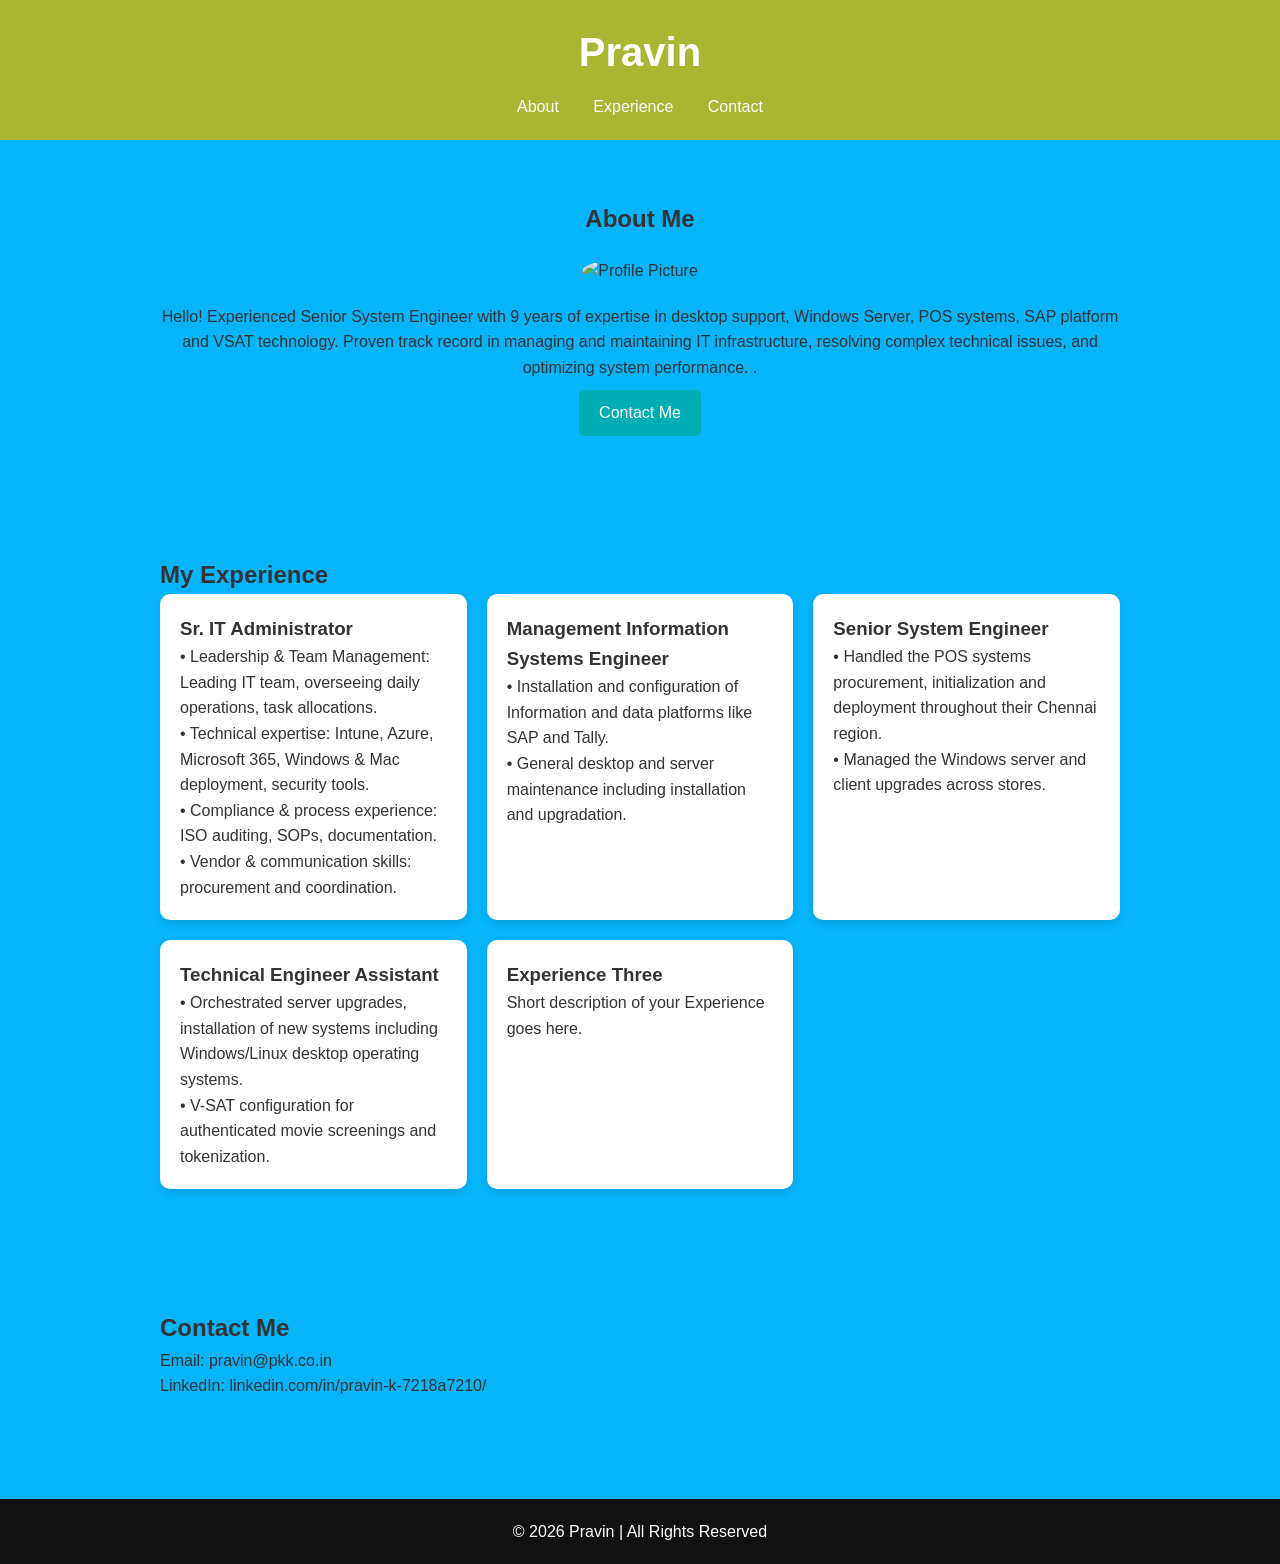
==== index.html @ d78f1340 "authorname changed" ====
<!DOCTYPE html>
<html lang="en">
<head>
    <meta charset="UTF-8">
    <title>Pravin | Portfolio</title>
    <meta name="viewport" content="width=device-width, initial-scale=1.0">

    <style>
        * {
            margin: 0;
            padding: 0;
            box-sizing: border-box;
            font-family: calibri, sans-serif;
        }

        body {
            line-height: 1.6;
            background: hsl(197, 95%, 50%);
            color: #333;
        }

        header {
            background: #a9b631;
            color: white;
            padding: 20px 0;
            text-align: center;
        }

        header h1 {
            font-size: 2.5rem;
        }

        nav {
            margin-top: 10px;
        }

        nav a {
            color: white;
            text-decoration: none;
            margin: 0 15px;
            font-size: 1rem;
        }

        nav a:hover {
            color: #00adb5;
        }

        section {
            padding: 60px 20px;
            max-width: 1000px;
            margin: auto;
        }

        #about {
            text-align: center;
        }

        #about img {
            width: 150px;
            border-radius: 50%;
            margin: 20px 0;
        }

        .Experience {
            display: grid;
            grid-template-columns: repeat(auto-fit, minmax(250px, 1fr));
            gap: 20px;
        }

        .Experience-card {
            background: white;
            padding: 20px;
            border-radius: 10px;
            box-shadow: 0 4px 8px rgba(0,0,0,0.1);
            transition: transform 0.3s ease;
        }

        .Experience-card:hover {
            transform: translateY(-5px);
        }

        footer {
            text-align: center;
            padding: 20px;
            background: #111;
            color: white;
            margin-top: 40px;
        }

        .btn {
            display: inline-block;
            padding: 10px 20px;
            background: #00adb5;
            color: white;
            text-decoration: none;
            border-radius: 5px;
            margin-top: 10px;
        }

        .btn:hover {
            background: #008891;
        }

        @media(max-width: 600px){
            header h1 {
                font-size: 2rem;
            }
        }
    </style>
</head>

<body>

<header>
    <h1>Pravin</h1>
    <nav>
        <a href="#about">About</a>
        <a href="#Experience">Experience</a>
        <a href="#contact">Contact</a>
    </nav>
</header>

<section id="about">
    <h2>About Me</h2>
    <img src="https://via.placeholder.com/150" alt="Profile Picture">
    <p>Hello! 
        Experienced Senior System Engineer with 9 years of expertise in desktop support, Windows Server, POS systems, SAP platform and VSAT technology. 
        Proven track record in managing and maintaining IT infrastructure, resolving complex technical issues, and optimizing system performance. .</p>
    <a href="#contact" class="btn">Contact Me</a>
</section>

<section id="Experience">
    <h2>My Experience</h2>
    <div class="Experience">
        <div class="Experience-card">
            <h3>Sr. IT Administrator</h3>
            <p> 
              <p>   • Leadership & Team Management: Leading IT team, overseeing daily operations, task allocations.</p>
               <p>  • Technical expertise: Intune, Azure, Microsoft 365, Windows & Mac deployment, security tools.</p>
               <p>  •  Compliance & process experience: ISO auditing, SOPs, documentation. </p>
               <p>  •  Vendor & communication skills: procurement and coordination.
            </p>
        </div>
        
        <div class="Experience-card">
            <h3>Management Information Systems Engineer </h3>
            <p>
               <p> • Installation and configuration of Information and data platforms like SAP and Tally. </p>
                <p>• General desktop and server maintenance including installation and upgradation. 
            </p>
        </div>

        <div class="Experience-card">
            <h3>Senior System Engineer</h3>
            <p>
                <p>• Handled the POS systems procurement, initialization and deployment throughout their Chennai region. </p>
                <p>• Managed the Windows server and client upgrades across stores.</p>
            </p>
        </div>

        <div class="Experience-card">
            <h3>Technical Engineer Assistant </h3>
            <p>
                <p>• Orchestrated server upgrades, installation of new systems including Windows/Linux desktop operating systems. </p>
                <p>• V-SAT configuration for authenticated movie screenings and tokenization.</p>
            </p>
        </div>


        <div class="Experience-card">
            <h3>Experience Three</h3>
            <p>Short description of your Experience goes here.</p>
        </div>
        
    </div>
</section>

<section id="contact">
    <h2>Contact Me</h2>
    <p>Email: pravin@pkk.co.in</p>
    <p>LinkedIn: linkedin.com/in/pravin-k-7218a7210/</p>
</section>

<footer>
    <p>© 2026 Pravin | All Rights Reserved</p>
</footer>

</body>
</html>
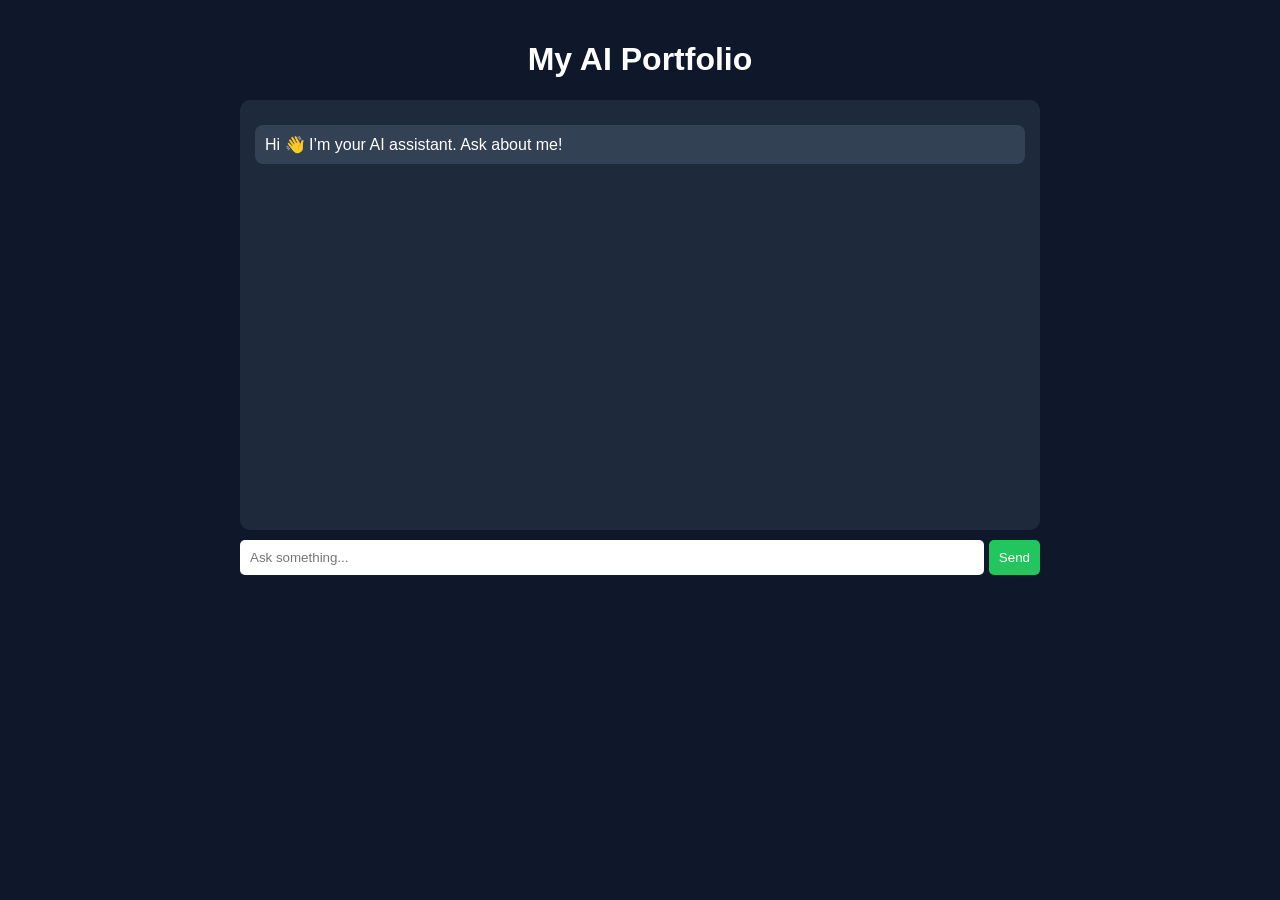
==== commit e4cd2302: "AI portfolio" ====
--- a/index.html
+++ b/index.html
@@ -1,189 +1,28 @@
 <!DOCTYPE html>
-<html lang="en">
+<html>
 <head>
-    <meta charset="UTF-8">
-    <title>Pravin | Portfolio</title>
-    <meta name="viewport" content="width=device-width, initial-scale=1.0">
-
-    <style>
-        * {
-            margin: 0;
-            padding: 0;
-            box-sizing: border-box;
-            font-family: calibri, sans-serif;
-        }
-
-        body {
-            line-height: 1.6;
-            background: hsl(197, 95%, 50%);
-            color: #333;
-        }
-
-        header {
-            background: #a9b631;
-            color: white;
-            padding: 20px 0;
-            text-align: center;
-        }
-
-        header h1 {
-            font-size: 2.5rem;
-        }
-
-        nav {
-            margin-top: 10px;
-        }
-
-        nav a {
-            color: white;
-            text-decoration: none;
-            margin: 0 15px;
-            font-size: 1rem;
-        }
-
-        nav a:hover {
-            color: #00adb5;
-        }
-
-        section {
-            padding: 60px 20px;
-            max-width: 1000px;
-            margin: auto;
-        }
-
-        #about {
-            text-align: center;
-        }
-
-        #about img {
-            width: 150px;
-            border-radius: 50%;
-            margin: 20px 0;
-        }
-
-        .Experience {
-            display: grid;
-            grid-template-columns: repeat(auto-fit, minmax(250px, 1fr));
-            gap: 20px;
-        }
-
-        .Experience-card {
-            background: white;
-            padding: 20px;
-            border-radius: 10px;
-            box-shadow: 0 4px 8px rgba(0,0,0,0.1);
-            transition: transform 0.3s ease;
-        }
-
-        .Experience-card:hover {
-            transform: translateY(-5px);
-        }
-
-        footer {
-            text-align: center;
-            padding: 20px;
-            background: #111;
-            color: white;
-            margin-top: 40px;
-        }
-
-        .btn {
-            display: inline-block;
-            padding: 10px 20px;
-            background: #00adb5;
-            color: white;
-            text-decoration: none;
-            border-radius: 5px;
-            margin-top: 10px;
-        }
-
-        .btn:hover {
-            background: #008891;
-        }
-
-        @media(max-width: 600px){
-            header h1 {
-                font-size: 2rem;
-            }
-        }
-    </style>
+    <title>My AI Portfolio</title>
+    <link rel="stylesheet" href="style.css">
 </head>
-
 <body>
 
-<header>
-    <h1>Pravin</h1>
-    <nav>
-        <a href="#about">About</a>
-        <a href="#Experience">Experience</a>
-        <a href="#contact">Contact</a>
-    </nav>
-</header>
+<div class="container">
+    <header>
+        <h1>My AI Portfolio</h1>
+    </header>
 
-<section id="about">
-    <h2>About Me</h2>
-    <img src="https://via.placeholder.com/150" alt="Profile Picture">
-    <p>Hello! 
-        Experienced Senior System Engineer with 9 years of expertise in desktop support, Windows Server, POS systems, SAP platform and VSAT technology. 
-        Proven track record in managing and maintaining IT infrastructure, resolving complex technical issues, and optimizing system performance. .</p>
-    <a href="#contact" class="btn">Contact Me</a>
-</section>
+    <div class="chat-box" id="chatBox">
+        <div class="message bot">
+            Hi 👋 I’m your AI assistant. Ask about me!
+        </div>
+    </div>
 
-<section id="Experience">
-    <h2>My Experience</h2>
-    <div class="Experience">
-        <div class="Experience-card">
-            <h3>Sr. IT Administrator</h3>
-            <p> 
-              <p>   • Leadership & Team Management: Leading IT team, overseeing daily operations, task allocations.</p>
-               <p>  • Technical expertise: Intune, Azure, Microsoft 365, Windows & Mac deployment, security tools.</p>
-               <p>  •  Compliance & process experience: ISO auditing, SOPs, documentation. </p>
-               <p>  •  Vendor & communication skills: procurement and coordination.
-            </p>
-        </div>
-        
-        <div class="Experience-card">
-            <h3>Management Information Systems Engineer </h3>
-            <p>
-               <p> • Installation and configuration of Information and data platforms like SAP and Tally. </p>
-                <p>• General desktop and server maintenance including installation and upgradation. 
-            </p>
-        </div>
+    <div class="input-box">
+        <input type="text" id="userInput" placeholder="Ask something...">
+        <button onclick="sendMessage()">Send</button>
+    </div>
+</div>
 
-        <div class="Experience-card">
-            <h3>Senior System Engineer</h3>
-            <p>
-                <p>• Handled the POS systems procurement, initialization and deployment throughout their Chennai region. </p>
-                <p>• Managed the Windows server and client upgrades across stores.</p>
-            </p>
-        </div>
-
-        <div class="Experience-card">
-            <h3>Technical Engineer Assistant </h3>
-            <p>
-                <p>• Orchestrated server upgrades, installation of new systems including Windows/Linux desktop operating systems. </p>
-                <p>• V-SAT configuration for authenticated movie screenings and tokenization.</p>
-            </p>
-        </div>
-
-
-        <div class="Experience-card">
-            <h3>Experience Three</h3>
-            <p>Short description of your Experience goes here.</p>
-        </div>
-        
-    </div>
-</section>
-
-<section id="contact">
-    <h2>Contact Me</h2>
-    <p>Email: pravin@pkk.co.in</p>
-    <p>LinkedIn: linkedin.com/in/pravin-k-7218a7210/</p>
-</section>
-
-<footer>
-    <p>© 2026 Pravin | All Rights Reserved</p>
-</footer>
-
+<script src="script.js"></script>
 </body>
 </html>
--- a/style.css
+++ b/style.css
@@ -0,0 +1,60 @@
+body {
+    margin: 0;
+    font-family: Arial;
+    background: #0f172a;
+    color: white;
+}
+
+.container {
+    max-width: 800px;
+    margin: auto;
+    padding: 20px;
+}
+
+header {
+    text-align: center;
+}
+
+.chat-box {
+    background: #1e293b;
+    height: 400px;
+    overflow-y: auto;
+    padding: 15px;
+    border-radius: 10px;
+}
+
+.message {
+    margin: 10px 0;
+    padding: 10px;
+    border-radius: 8px;
+}
+
+.bot {
+    background: #334155;
+}
+
+.user {
+    background: #2563eb;
+    text-align: right;
+}
+
+.input-box {
+    display: flex;
+    margin-top: 10px;
+}
+
+input {
+    flex: 1;
+    padding: 10px;
+    border: none;
+    border-radius: 5px;
+}
+
+button {
+    padding: 10px;
+    margin-left: 5px;
+    background: #22c55e;
+    border: none;
+    color: white;
+    border-radius: 5px;
+}
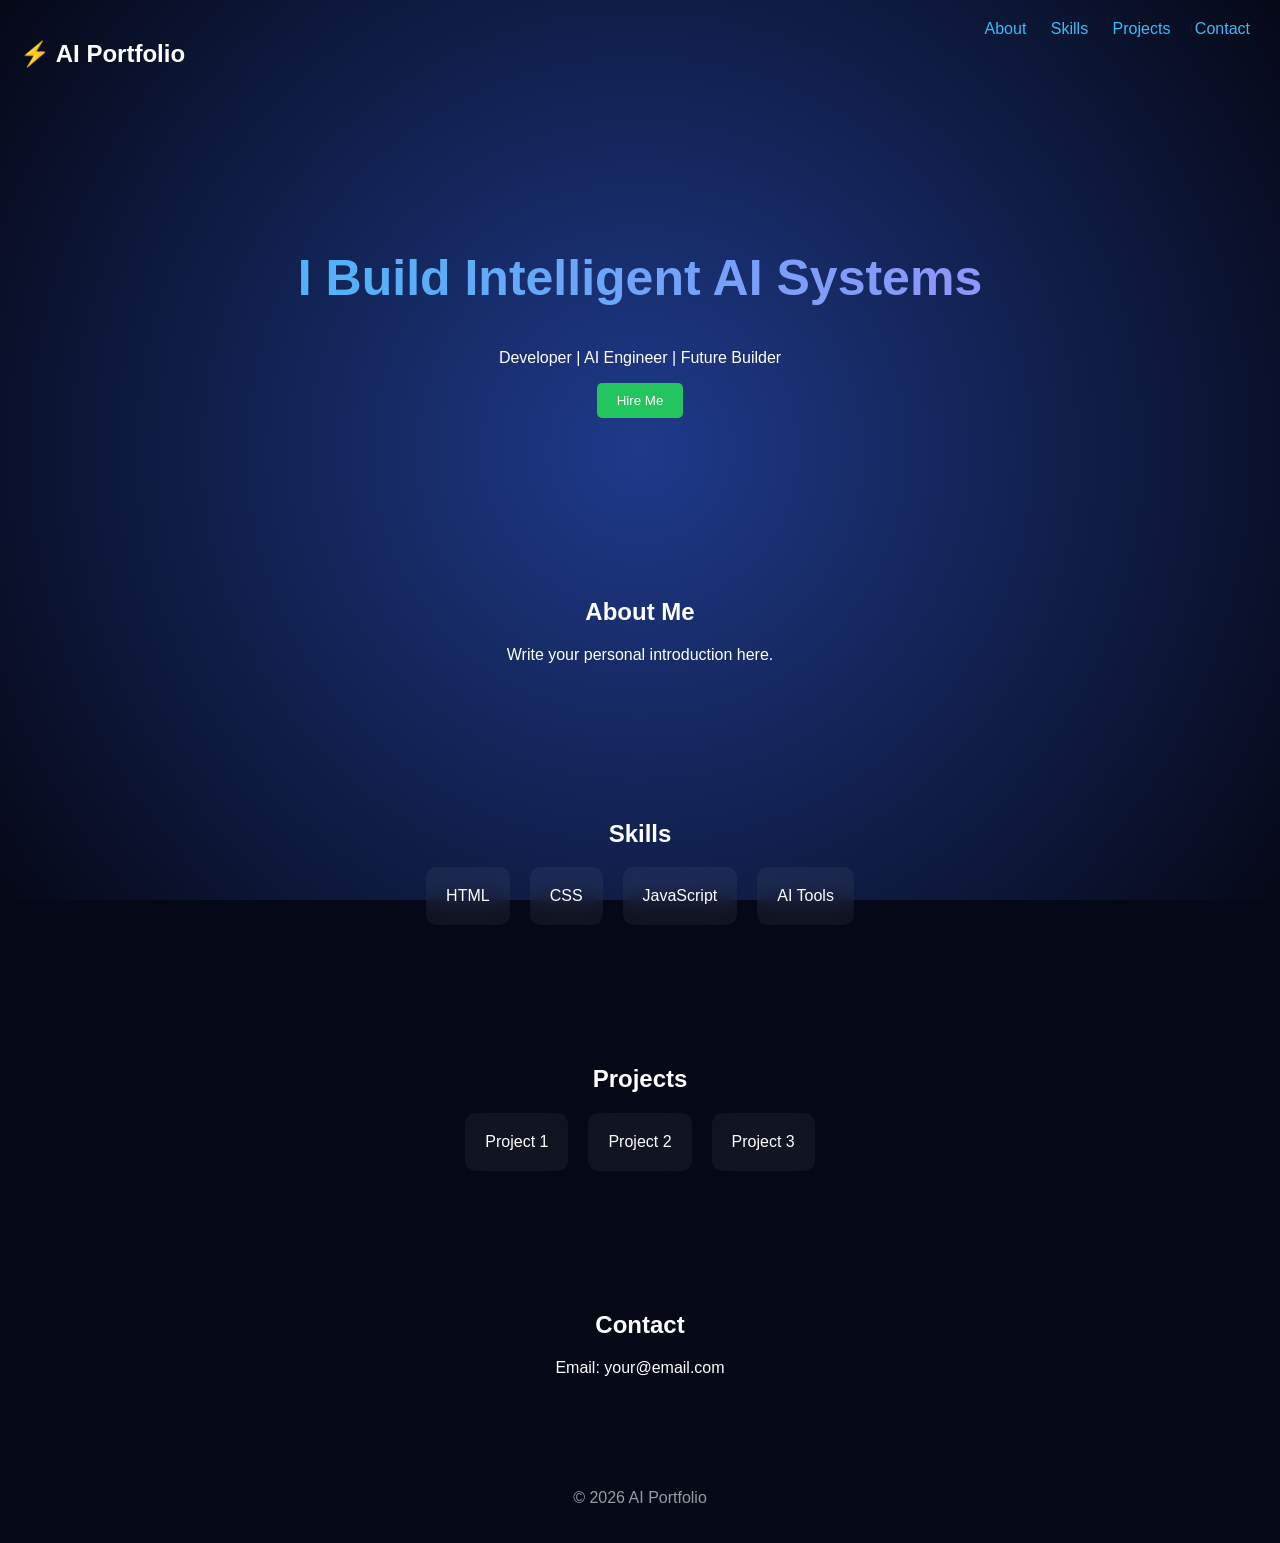
==== commit 29cc4f27: "AI portfolio" ====
--- a/index.html
+++ b/index.html
@@ -1,27 +1,61 @@
 <!DOCTYPE html>
 <html>
 <head>
-    <title>My AI Portfolio</title>
+    <title>AI Portfolio</title>
     <link rel="stylesheet" href="style.css">
 </head>
 <body>
 
-<div class="container">
-    <header>
-        <h1>My AI Portfolio</h1>
-    </header>
+<div class="background"></div>
 
-    <div class="chat-box" id="chatBox">
-        <div class="message bot">
-            Hi 👋 I’m your AI assistant. Ask about me!
-        </div>
+<header class="nav">
+    <h2>⚡ AI Portfolio</h2>
+    <nav>
+        <a href="#about">About</a>
+        <a href="#skills">Skills</a>
+        <a href="#projects">Projects</a>
+        <a href="#contact">Contact</a>
+    </nav>
+</header>
+
+<section class="hero">
+    <h1>I Build Intelligent AI Systems</h1>
+    <p>Developer | AI Engineer | Future Builder</p>
+    <button onclick="scrollToSection('contact')">Hire Me</button>
+</section>
+
+<section id="about" class="section">
+    <h2>About Me</h2>
+    <p>Write your personal introduction here.</p>
+</section>
+
+<section id="skills" class="section">
+    <h2>Skills</h2>
+    <div class="cards">
+        <div class="card">HTML</div>
+        <div class="card">CSS</div>
+        <div class="card">JavaScript</div>
+        <div class="card">AI Tools</div>
     </div>
+</section>
 
-    <div class="input-box">
-        <input type="text" id="userInput" placeholder="Ask something...">
-        <button onclick="sendMessage()">Send</button>
+<section id="projects" class="section">
+    <h2>Projects</h2>
+    <div class="cards">
+        <div class="card">Project 1</div>
+        <div class="card">Project 2</div>
+        <div class="card">Project 3</div>
     </div>
-</div>
+</section>
+
+<section id="contact" class="section">
+    <h2>Contact</h2>
+    <p>Email: your@email.com</p>
+</section>
+
+<footer>
+    <p>© 2026 AI Portfolio</p>
+</footer>
 
 <script src="script.js"></script>
 </body>
--- a/style.css
+++ b/style.css
@@ -1,60 +1,85 @@
 body {
     margin: 0;
-    font-family: Arial;
-    background: #0f172a;
+    font-family: Arial, sans-serif;
     color: white;
+    background: #050816;
 }
 
-.container {
-    max-width: 800px;
-    margin: auto;
+/* Animated glowing background */
+.background {
+    position: fixed;
+    width: 100%;
+    height: 100%;
+    background: radial-gradient(circle, #1e3a8a, #050816);
+    animation: glow 10s infinite alternate;
+    z-index: -1;
+}
+
+@keyframes glow {
+    0% { filter: brightness(1); }
+    100% { filter: brightness(1.5); }
+}
+
+.nav {
+    display: flex;
+    justify-content: space-between;
     padding: 20px;
 }
 
-header {
+.nav a {
+    margin: 10px;
+    color: #38bdf8;
+    text-decoration: none;
+}
+
+.hero {
+    text-align: center;
+    padding: 100px 20px;
+}
+
+.hero h1 {
+    font-size: 50px;
+    background: linear-gradient(90deg, #38bdf8, #a78bfa);
+    -webkit-background-clip: text;
+    -webkit-text-fill-color: transparent;
+}
+
+.hero button {
+    padding: 10px 20px;
+    border: none;
+    background: #22c55e;
+    color: white;
+    border-radius: 5px;
+    cursor: pointer;
+}
+
+.section {
+    padding: 60px 20px;
     text-align: center;
 }
 
-.chat-box {
-    background: #1e293b;
-    height: 400px;
-    overflow-y: auto;
-    padding: 15px;
-    border-radius: 10px;
+.cards {
+    display: flex;
+    justify-content: center;
+    gap: 20px;
+    flex-wrap: wrap;
 }
 
-.message {
-    margin: 10px 0;
-    padding: 10px;
-    border-radius: 8px;
+.card {
+    background: rgba(255,255,255,0.05);
+    padding: 20px;
+    border-radius: 10px;
+    backdrop-filter: blur(10px);
+    transition: 0.3s;
 }
 
-.bot {
-    background: #334155;
+.card:hover {
+    transform: scale(1.1);
+    background: rgba(255,255,255,0.1);
 }
 
-.user {
-    background: #2563eb;
-    text-align: right;
-}
-
-.input-box {
-    display: flex;
-    margin-top: 10px;
-}
-
-input {
-    flex: 1;
-    padding: 10px;
-    border: none;
-    border-radius: 5px;
-}
-
-button {
-    padding: 10px;
-    margin-left: 5px;
-    background: #22c55e;
-    border: none;
-    color: white;
-    border-radius: 5px;
+footer {
+    text-align: center;
+    padding: 20px;
+    opacity: 0.6;
 }
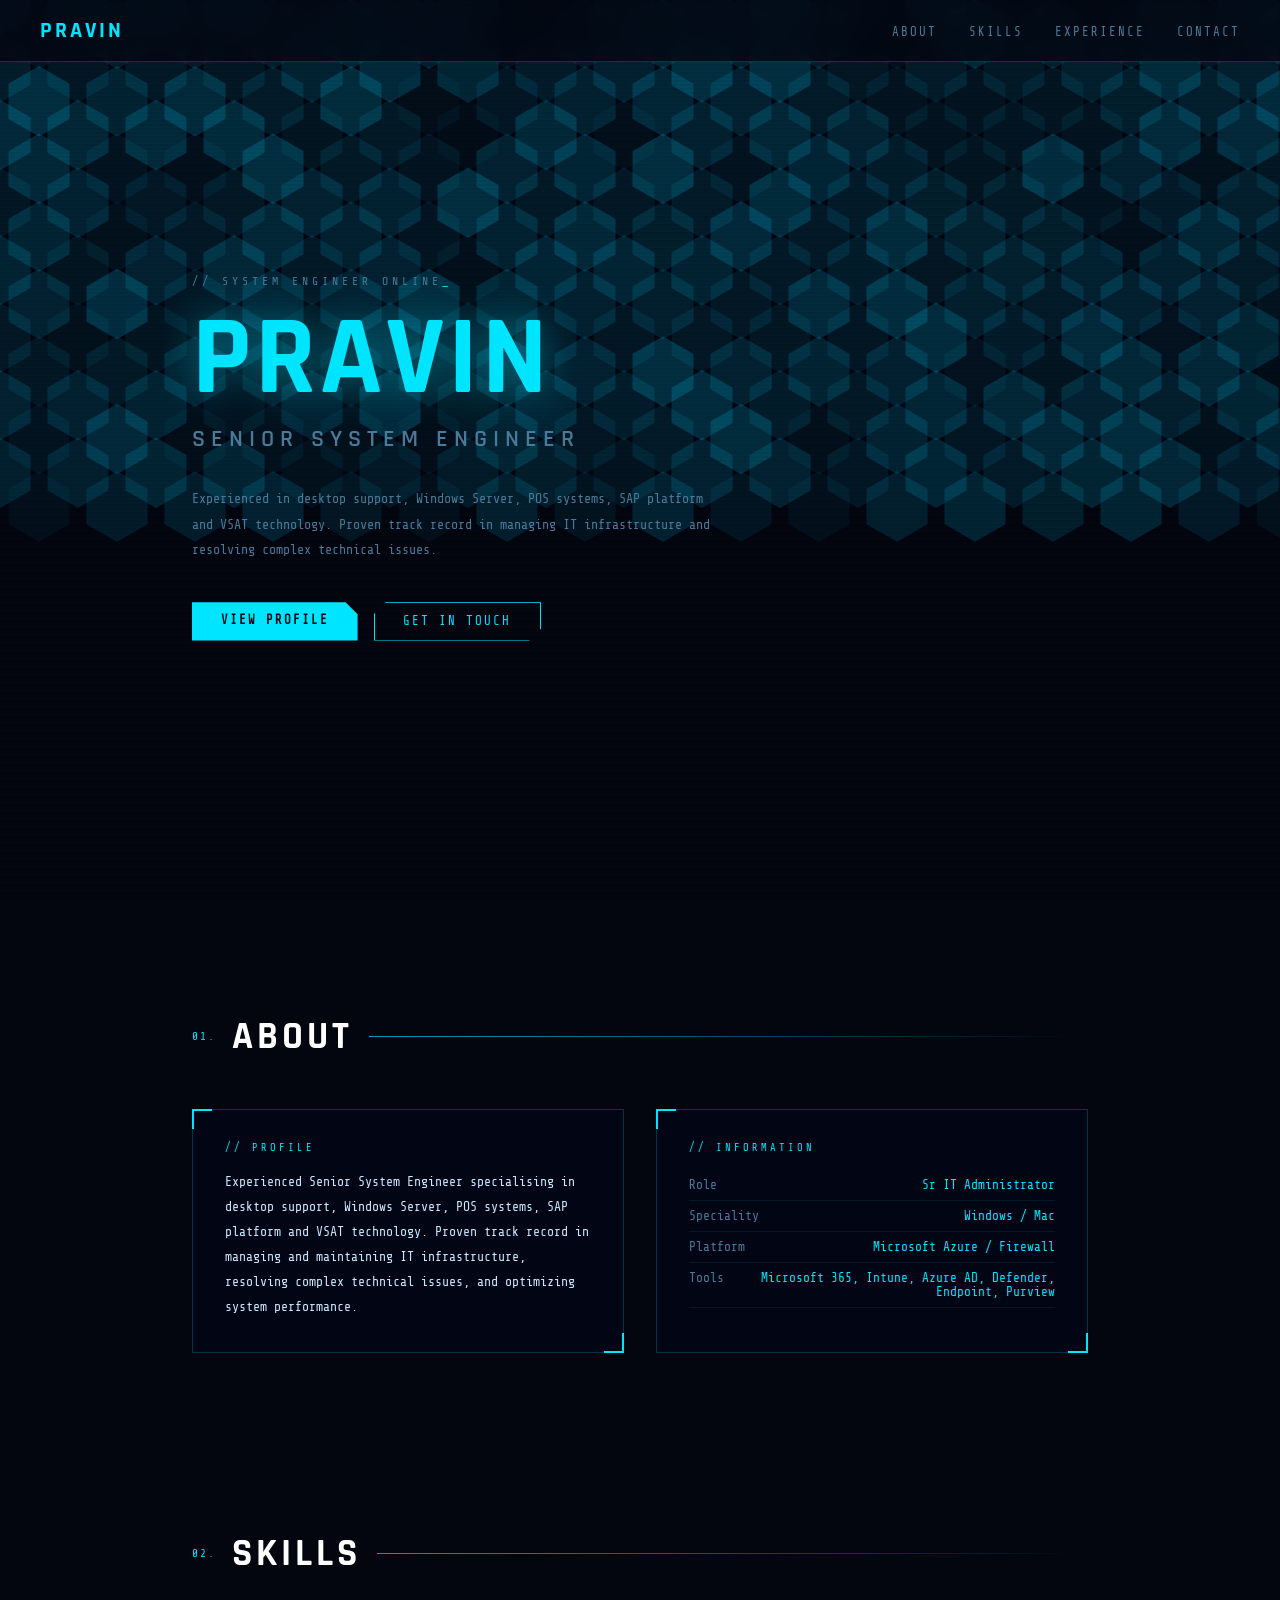
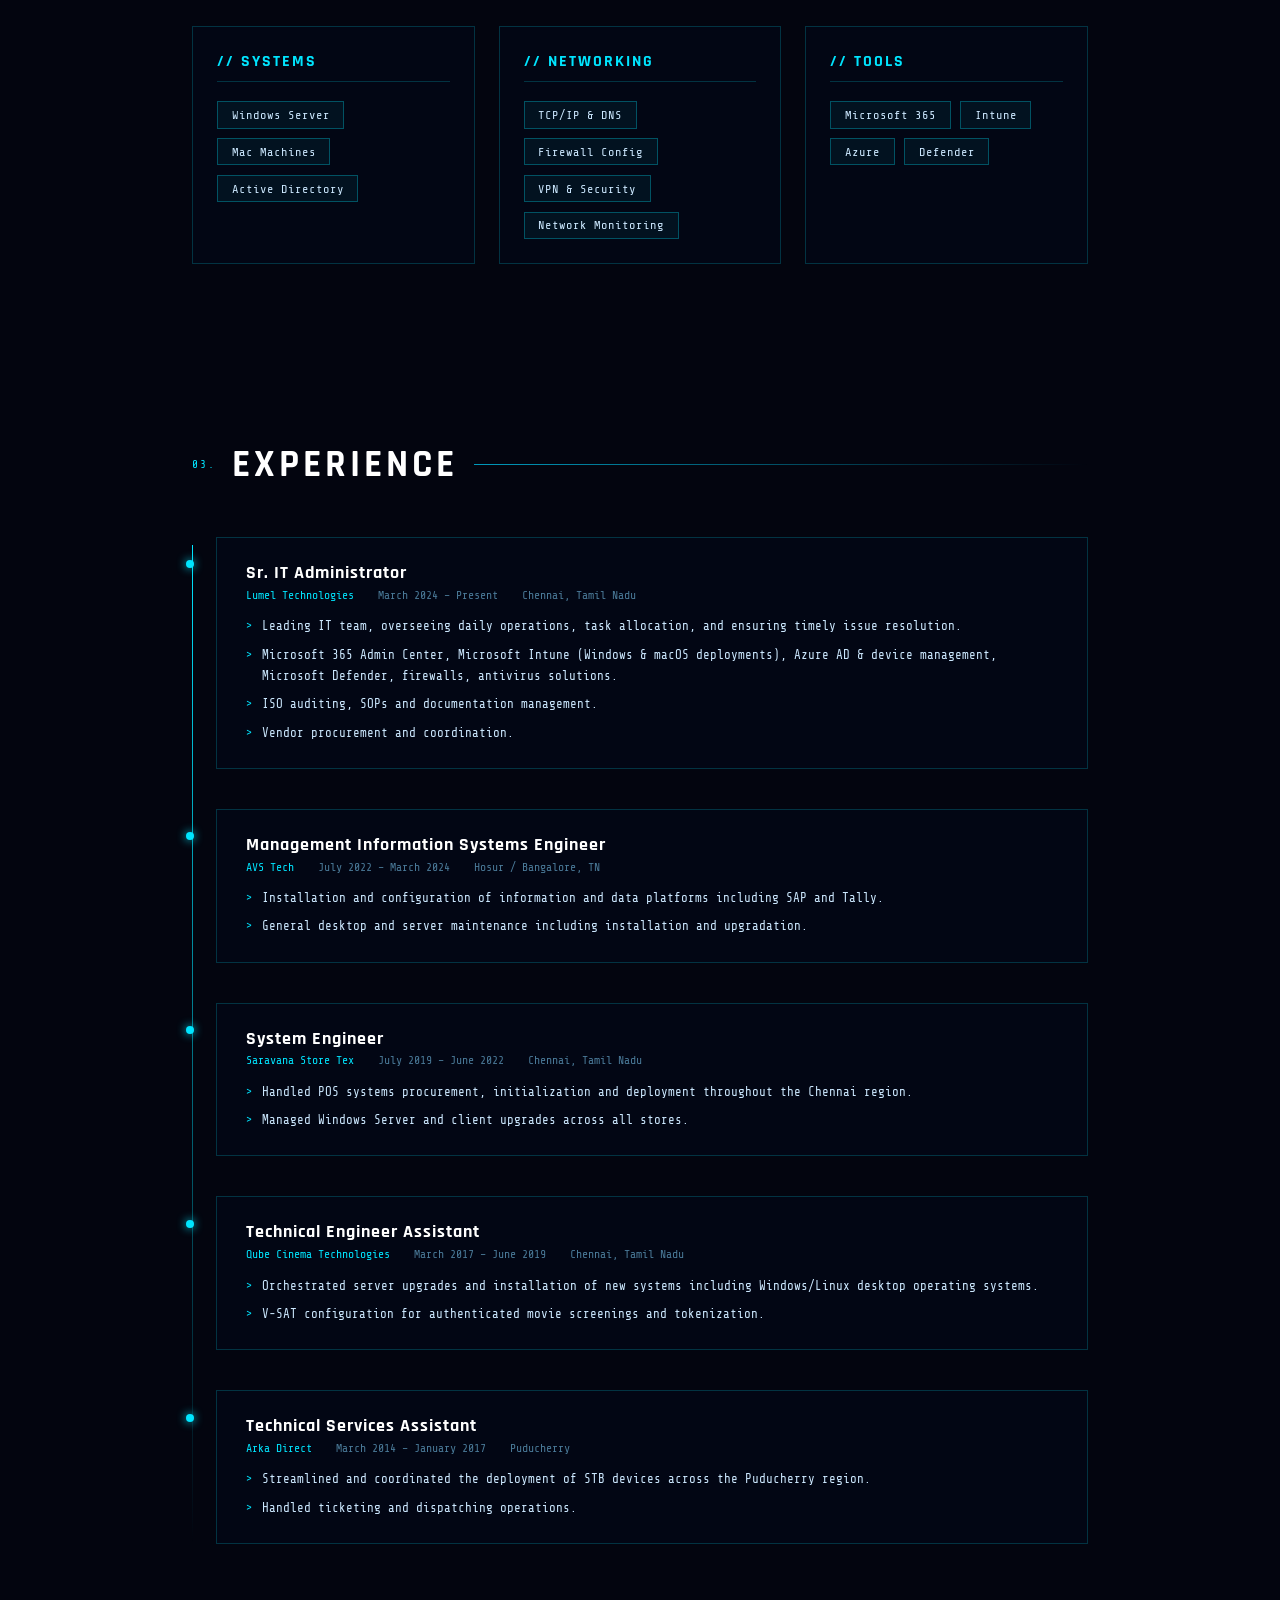
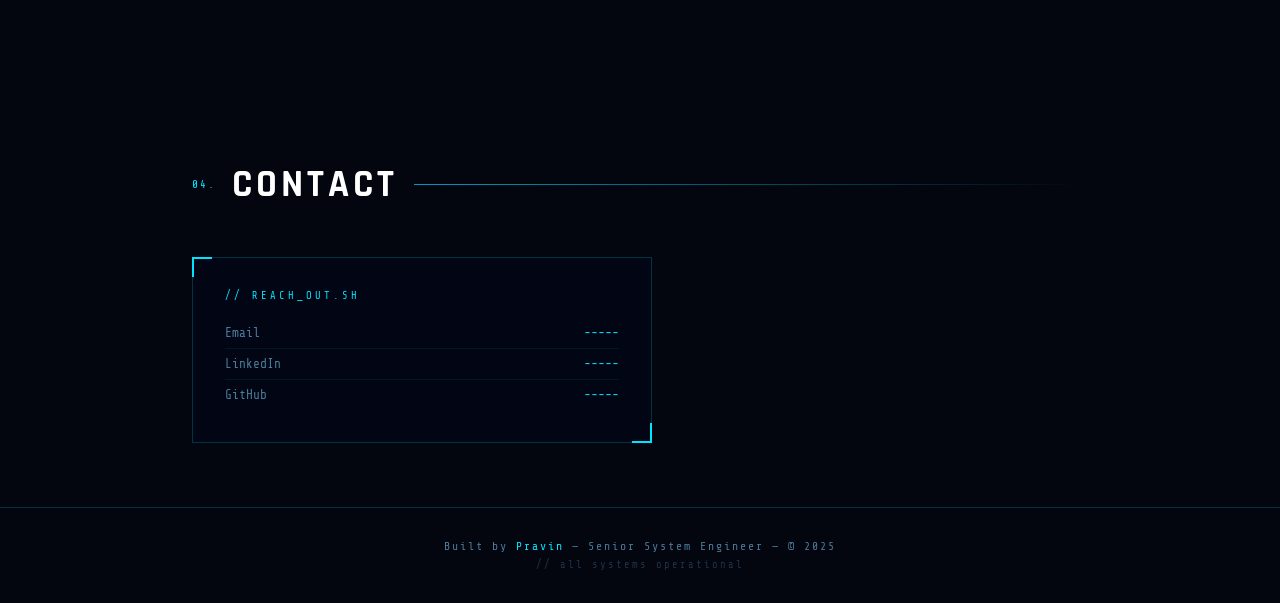
==== commit 1b65b92b: "my-portfolio" ====
--- a/index.html
+++ b/index.html
@@ -1,62 +1,695 @@
 <!DOCTYPE html>
-<html>
+<html lang="en">
 <head>
-    <title>AI Portfolio</title>
-    <link rel="stylesheet" href="style.css">
+  <meta charset="UTF-8" />
+  <meta name="viewport" content="width=device-width, initial-scale=1.0" />
+  <title>Pravin | Senior System Engineer</title>
+  <link href="https://fonts.googleapis.com/css2?family=Share+Tech+Mono&family=Rajdhani:wght@400;600;700&display=swap" rel="stylesheet" />
+  <style>
+    *, *::before, *::after { box-sizing: border-box; margin: 0; padding: 0; }
+
+    :root {
+      --cyan: #00e5ff;
+      --cyan-dim: #0099bb;
+      --black: #03050f;
+      --panel: rgba(3, 8, 22, 0.85);
+      --border: rgba(0, 229, 255, 0.2);
+      --text: #cce8ff;
+      --muted: #4a7a99;
+      --font-mono: 'Share Tech Mono', monospace;
+      --font-head: 'Rajdhani', sans-serif;
+    }
+
+    html { scroll-behavior: smooth; }
+
+    body {
+      background: var(--black);
+      color: var(--text);
+      font-family: var(--font-mono);
+      overflow-x: hidden;
+      min-height: 100vh;
+    }
+
+    #hexbg {
+      position: fixed;
+      top: 0; left: 0;
+      width: 100%; height: 100%;
+      z-index: 0;
+    }
+
+    nav {
+      position: fixed;
+      top: 0; left: 0; right: 0;
+      z-index: 100;
+      display: flex;
+      justify-content: space-between;
+      align-items: center;
+      padding: 1rem 2.5rem;
+      background: rgba(3, 5, 15, 0.8);
+      backdrop-filter: blur(12px);
+      border-bottom: 1px solid var(--border);
+    }
+
+    .nav-logo {
+      font-family: var(--font-head);
+      font-size: 1.4rem;
+      font-weight: 700;
+      color: var(--cyan);
+      letter-spacing: 3px;
+      text-transform: uppercase;
+    }
+
+    .nav-links { display: flex; gap: 2rem; list-style: none; }
+    .nav-links a {
+      color: var(--muted);
+      text-decoration: none;
+      font-size: 0.78rem;
+      letter-spacing: 2px;
+      text-transform: uppercase;
+      transition: color 0.3s;
+    }
+    .nav-links a:hover { color: var(--cyan); }
+
+    section {
+      position: relative;
+      z-index: 10;
+      max-width: 960px;
+      margin: 0 auto;
+      padding: 7rem 2rem 4rem;
+    }
+
+    #hero {
+      min-height: 100vh;
+      display: flex;
+      flex-direction: column;
+      justify-content: center;
+      padding-top: 5rem;
+    }
+
+    .hero-tag {
+      font-size: 0.72rem;
+      letter-spacing: 4px;
+      color: var(--muted);
+      text-transform: uppercase;
+      margin-bottom: 1rem;
+    }
+    .hero-tag span { color: var(--cyan); animation: blink 1.2s step-end infinite; }
+    @keyframes blink { 50% { opacity: 0; } }
+
+    .hero-name {
+      font-family: var(--font-head);
+      font-size: clamp(3.5rem, 10vw, 7rem);
+      font-weight: 700;
+      line-height: 1;
+      color: #fff;
+      letter-spacing: 4px;
+      text-transform: uppercase;
+      margin-bottom: 0.5rem;
+    }
+    .hero-name em {
+      color: var(--cyan);
+      font-style: normal;
+      text-shadow: 0 0 40px rgba(0,229,255,0.45);
+    }
+
+    .hero-role {
+      font-family: var(--font-head);
+      font-size: clamp(1rem, 3vw, 1.5rem);
+      font-weight: 600;
+      color: var(--muted);
+      letter-spacing: 6px;
+      text-transform: uppercase;
+      margin-bottom: 2rem;
+    }
+
+    .hero-desc {
+      font-size: 0.83rem;
+      color: var(--muted);
+      max-width: 520px;
+      line-height: 1.9;
+      margin-bottom: 2.5rem;
+    }
+
+    .hero-btns { display: flex; gap: 1rem; flex-wrap: wrap; }
+
+    .btn {
+      padding: 0.7rem 1.8rem;
+      font-family: var(--font-mono);
+      font-size: 0.78rem;
+      letter-spacing: 2px;
+      text-transform: uppercase;
+      text-decoration: none;
+      cursor: pointer;
+      border: none;
+      transition: all 0.3s;
+    }
+    .btn-primary {
+      background: var(--cyan);
+      color: var(--black);
+      clip-path: polygon(0 0, calc(100% - 12px) 0, 100% 12px, 100% 100%, 0 100%);
+      font-weight: 700;
+    }
+    .btn-primary:hover { background: #fff; }
+    .btn-outline {
+      background: transparent;
+      color: var(--cyan);
+      border: 1px solid var(--cyan);
+      clip-path: polygon(12px 0, 100% 0, 100% calc(100% - 12px), calc(100% - 12px) 100%, 0 100%, 0 12px);
+    }
+    .btn-outline:hover { background: rgba(0,229,255,0.08); }
+
+    .sec-header {
+      display: flex;
+      align-items: center;
+      gap: 1rem;
+      margin-bottom: 3rem;
+    }
+    .sec-number { font-size: 0.7rem; color: var(--cyan); letter-spacing: 2px; }
+    .sec-title {
+      font-family: var(--font-head);
+      font-size: clamp(1.6rem, 4vw, 2.4rem);
+      font-weight: 700;
+      color: #fff;
+      letter-spacing: 4px;
+      text-transform: uppercase;
+    }
+    .sec-line {
+      flex: 1;
+      height: 1px;
+      background: linear-gradient(to right, var(--cyan-dim), transparent);
+    }
+
+    .about-grid {
+      display: grid;
+      grid-template-columns: 1fr 1fr;
+      gap: 2rem;
+    }
+    @media (max-width: 640px) { .about-grid { grid-template-columns: 1fr; } }
+
+    .about-panel {
+      background: var(--panel);
+      border: 1px solid var(--border);
+      padding: 2rem;
+      position: relative;
+    }
+    .about-panel::before {
+      content: '';
+      position: absolute;
+      top: -1px; left: -1px;
+      width: 20px; height: 20px;
+      border-top: 2px solid var(--cyan);
+      border-left: 2px solid var(--cyan);
+    }
+    .about-panel::after {
+      content: '';
+      position: absolute;
+      bottom: -1px; right: -1px;
+      width: 20px; height: 20px;
+      border-bottom: 2px solid var(--cyan);
+      border-right: 2px solid var(--cyan);
+    }
+
+    .panel-label {
+      font-size: 0.65rem;
+      letter-spacing: 3px;
+      color: var(--cyan);
+      text-transform: uppercase;
+      margin-bottom: 1rem;
+    }
+
+    .panel-text {
+      font-size: 0.82rem;
+      line-height: 1.9;
+      color: var(--text);
+    }
+
+    .info-row {
+      display: flex;
+      justify-content: space-between;
+      padding: 0.5rem 0;
+      border-bottom: 1px solid rgba(0,229,255,0.08);
+      font-size: 0.8rem;
+      gap: 1rem;
+    }
+    .info-key { color: var(--muted); white-space: nowrap; }
+    .info-val { color: var(--cyan); text-align: right; }
+
+    .skills-grid {
+      display: grid;
+      grid-template-columns: repeat(auto-fit, minmax(260px, 1fr));
+      gap: 1.5rem;
+    }
+
+    .skill-card {
+      background: var(--panel);
+      border: 1px solid var(--border);
+      padding: 1.5rem;
+      transition: border-color 0.3s, transform 0.3s;
+    }
+    .skill-card:hover {
+      border-color: var(--cyan);
+      transform: translateY(-4px);
+    }
+
+    .skill-card-title {
+      font-family: var(--font-head);
+      font-size: 1rem;
+      font-weight: 700;
+      color: var(--cyan);
+      letter-spacing: 2px;
+      text-transform: uppercase;
+      margin-bottom: 1.2rem;
+      padding-bottom: 0.6rem;
+      border-bottom: 1px solid var(--border);
+    }
+
+    .skill-tags { display: flex; flex-wrap: wrap; gap: 0.6rem; }
+
+    .skill-tag {
+      font-size: 0.75rem;
+      padding: 0.35rem 0.85rem;
+      border: 1px solid rgba(0,229,255,0.3);
+      color: var(--text);
+      background: rgba(0,229,255,0.05);
+      letter-spacing: 1px;
+      transition: all 0.25s;
+    }
+    .skill-tag:hover {
+      border-color: var(--cyan);
+      color: var(--cyan);
+      background: rgba(0,229,255,0.1);
+    }
+
+    footer {
+      position: relative;
+      z-index: 10;
+      text-align: center;
+      padding: 2rem;
+      border-top: 1px solid var(--border);
+      font-size: 0.72rem;
+      color: var(--muted);
+      letter-spacing: 2px;
+    }
+    footer span { color: var(--cyan); }
+
+    body::after {
+      content: '';
+      position: fixed;
+      top: 0; left: 0; right: 0; bottom: 0;
+      background: repeating-linear-gradient(
+        0deg, transparent, transparent 2px,
+        rgba(0,0,0,0.03) 2px, rgba(0,0,0,0.03) 4px
+      );
+      pointer-events: none;
+      z-index: 5;
+    }
+
+    .reveal { opacity: 0; transform: translateY(24px); transition: opacity 0.7s ease, transform 0.7s ease; }
+    .reveal.visible { opacity: 1; transform: none; }
+
+    /* ── EXPERIENCE TIMELINE ── */
+    .exp-timeline { position: relative; padding-left: 1.5rem; }
+    .exp-timeline::before {
+      content: '';
+      position: absolute;
+      left: 0; top: 8px; bottom: 0;
+      width: 1px;
+      background: linear-gradient(to bottom, var(--cyan), transparent);
+    }
+
+    .exp-item {
+      position: relative;
+      margin-bottom: 2.5rem;
+      background: var(--panel);
+      border: 1px solid var(--border);
+      padding: 1.5rem 1.5rem 1.5rem 1.8rem;
+      transition: border-color 0.3s;
+    }
+    .exp-item:hover { border-color: var(--cyan); }
+    .exp-item::before {
+      content: '';
+      position: absolute;
+      left: -1.93rem;
+      top: 1.4rem;
+      width: 8px; height: 8px;
+      border-radius: 50%;
+      background: var(--cyan);
+      box-shadow: 0 0 10px var(--cyan);
+    }
+
+    .exp-header { margin-bottom: 0.6rem; }
+    .exp-role {
+      font-family: var(--font-head);
+      font-size: 1.1rem;
+      font-weight: 700;
+      color: #fff;
+      letter-spacing: 1px;
+    }
+    .exp-meta {
+      display: flex;
+      flex-wrap: wrap;
+      gap: 0.5rem 1.5rem;
+      margin-top: 0.3rem;
+      font-size: 0.72rem;
+      color: var(--muted);
+    }
+    .exp-company { color: var(--cyan); }
+    .exp-period { color: var(--muted); }
+    .exp-location { color: var(--muted); }
+
+    .exp-bullets {
+      margin-top: 0.9rem;
+      list-style: none;
+      display: flex;
+      flex-direction: column;
+      gap: 0.45rem;
+    }
+    .exp-bullets li {
+      font-size: 0.78rem;
+      color: var(--text);
+      line-height: 1.7;
+      padding-left: 1rem;
+      position: relative;
+    }
+    .exp-bullets li::before {
+      content: '>';
+      position: absolute;
+      left: 0;
+      color: var(--cyan);
+      font-size: 0.7rem;
+    }
+  </style>
 </head>
 <body>
 
-<div class="background"></div>
-
-<header class="nav">
-    <h2>⚡ AI Portfolio</h2>
-    <nav>
-        <a href="#about">About</a>
-        <a href="#skills">Skills</a>
-        <a href="#projects">Projects</a>
-        <a href="#contact">Contact</a>
-    </nav>
-</header>
-
-<section class="hero">
-    <h1>I Build Intelligent AI Systems</h1>
-    <p>Developer | AI Engineer | Future Builder</p>
-    <button onclick="scrollToSection('contact')">Hire Me</button>
+<canvas id="hexbg"></canvas>
+
+<nav>
+  <div class="nav-logo">Pravin</div>
+  <ul class="nav-links">
+    <li><a href="#about">About</a></li>
+    <li><a href="#skills">Skills</a></li>
+    <li><a href="#experience">Experience</a></li>
+    <li><a href="#contact">Contact</a></li>
+  </ul>
+</nav>
+
+<section id="hero">
+  <p class="hero-tag">// system engineer online<span>_</span></p>
+  <h1 class="hero-name"><em>Pravin</em></h1>
+  <p class="hero-role">Senior System Engineer</p>
+  <p class="hero-desc">
+    Experienced in desktop support, Windows Server, POS systems, SAP platform and VSAT technology.
+    Proven track record in managing IT infrastructure and resolving complex technical issues.
+  </p>
+  <div class="hero-btns">
+    <a href="#about" class="btn btn-primary">View Profile</a>
+    <a href="#contact" class="btn btn-outline">Get In Touch</a>
+  </div>
 </section>
 
-<section id="about" class="section">
-    <h2>About Me</h2>
-    <p>Write your personal introduction here.</p>
+<section id="about">
+  <div class="sec-header reveal">
+    <span class="sec-number">01.</span>
+    <h2 class="sec-title">About</h2>
+    <div class="sec-line"></div>
+  </div>
+  <div class="about-grid">
+    <div class="about-panel reveal">
+      <p class="panel-label">// profile</p>
+      <p class="panel-text">
+        Experienced Senior System Engineer specialising in desktop support, Windows Server,
+        POS systems, SAP platform and VSAT technology. Proven track record in managing and
+        maintaining IT infrastructure, resolving complex technical issues, and optimizing
+        system performance.
+      </p>
+    </div>
+    <div class="about-panel reveal" style="transition-delay:0.15s">
+      <p class="panel-label">// information</p>
+      <div class="info-row"><span class="info-key">Role</span><span class="info-val">Sr IT Administrator</span></div>
+      <div class="info-row"><span class="info-key">Speciality</span><span class="info-val"> Windows / Mac</span></div>
+      <div class="info-row"><span class="info-key">Platform</span><span class="info-val">Microsoft Azure / Firewall</span></div>
+      <div class="info-row"><span class="info-key">Tools</span><span class="info-val">Microsoft 365, Intune, Azure AD, Defender, Endpoint, Purview</span></div>
+    </div>
+  </div>
 </section>
 
-<section id="skills" class="section">
-    <h2>Skills</h2>
-    <div class="cards">
-        <div class="card">HTML</div>
-        <div class="card">CSS</div>
-        <div class="card">JavaScript</div>
-        <div class="card">AI Tools</div>
-    </div>
+<section id="skills">
+  <div class="sec-header reveal">
+    <span class="sec-number">02.</span>
+    <h2 class="sec-title">Skills</h2>
+    <div class="sec-line"></div>
+  </div>
+  <div class="skills-grid">
+    <div class="skill-card reveal">
+      <p class="skill-card-title">// Systems</p>
+      <div class="skill-tags">
+        <span class="skill-tag">Windows Server</span>
+        <span class="skill-tag">Mac Machines</span>
+        <span class="skill-tag">Active Directory</span>
+      </div>
+    </div>
+    <div class="skill-card reveal" style="transition-delay:0.1s">
+      <p class="skill-card-title">// Networking</p>
+      <div class="skill-tags">
+        <span class="skill-tag">TCP/IP &amp; DNS</span>
+        <span class="skill-tag">Firewall Config</span>
+        <span class="skill-tag">VPN &amp; Security</span>
+        <span class="skill-tag">Network Monitoring</span>
+      </div>
+    </div>
+    <div class="skill-card reveal" style="transition-delay:0.2s">
+      <p class="skill-card-title">// Tools</p>
+      <div class="skill-tags">
+        <span class="skill-tag">Microsoft 365</span>
+        <span class="skill-tag">Intune</span>
+        <span class="skill-tag">Azure</span>
+        <span class="skill-tag">Defender</span>
+      </div>
+    </div>
+  </div>
 </section>
 
-<section id="projects" class="section">
-    <h2>Projects</h2>
-    <div class="cards">
-        <div class="card">Project 1</div>
-        <div class="card">Project 2</div>
-        <div class="card">Project 3</div>
-    </div>
+<section id="experience">
+  <div class="sec-header reveal">
+    <span class="sec-number">03.</span>
+    <h2 class="sec-title">Experience</h2>
+    <div class="sec-line"></div>
+  </div>
+  <div class="exp-timeline">
+
+    <div class="exp-item reveal">
+      <div class="exp-header">
+        <p class="exp-role">Sr. IT Administrator</p>
+        <div class="exp-meta">
+          <span class="exp-company">Lumel Technologies</span>
+          <span class="exp-period">March 2024 – Present</span>
+          <span class="exp-location">Chennai, Tamil Nadu</span>
+        </div>
+      </div>
+      <ul class="exp-bullets">
+        <li>Leading IT team, overseeing daily operations, task allocation, and ensuring timely issue resolution.</li>
+        <li>Microsoft 365 Admin Center, Microsoft Intune (Windows &amp; macOS deployments), Azure AD &amp; device management, Microsoft Defender, firewalls, antivirus solutions.</li>
+        <li>ISO auditing, SOPs and documentation management.</li>
+        <li>Vendor procurement and coordination.</li>
+      </ul>
+    </div>
+
+    <div class="exp-item reveal" style="transition-delay:0.1s">
+      <div class="exp-header">
+        <p class="exp-role">Management Information Systems Engineer</p>
+        <div class="exp-meta">
+          <span class="exp-company">AVS Tech</span>
+          <span class="exp-period">July 2022 – March 2024</span>
+          <span class="exp-location">Hosur / Bangalore, TN</span>
+        </div>
+      </div>
+      <ul class="exp-bullets">
+        <li>Installation and configuration of information and data platforms including SAP and Tally.</li>
+        <li>General desktop and server maintenance including installation and upgradation.</li>
+      </ul>
+    </div>
+
+    <div class="exp-item reveal" style="transition-delay:0.15s">
+      <div class="exp-header">
+        <p class="exp-role">System Engineer</p>
+        <div class="exp-meta">
+          <span class="exp-company">Saravana Store Tex</span>
+          <span class="exp-period">July 2019 – June 2022</span>
+          <span class="exp-location">Chennai, Tamil Nadu</span>
+        </div>
+      </div>
+      <ul class="exp-bullets">
+        <li>Handled POS systems procurement, initialization and deployment throughout the Chennai region.</li>
+        <li>Managed Windows Server and client upgrades across all stores.</li>
+      </ul>
+    </div>
+
+    <div class="exp-item reveal" style="transition-delay:0.2s">
+      <div class="exp-header">
+        <p class="exp-role">Technical Engineer Assistant</p>
+        <div class="exp-meta">
+          <span class="exp-company">Qube Cinema Technologies</span>
+          <span class="exp-period">March 2017 – June 2019</span>
+          <span class="exp-location">Chennai, Tamil Nadu</span>
+        </div>
+      </div>
+      <ul class="exp-bullets">
+        <li>Orchestrated server upgrades and installation of new systems including Windows/Linux desktop operating systems.</li>
+        <li>V-SAT configuration for authenticated movie screenings and tokenization.</li>
+      </ul>
+    </div>
+
+    <div class="exp-item reveal" style="transition-delay:0.25s">
+      <div class="exp-header">
+        <p class="exp-role">Technical Services Assistant</p>
+        <div class="exp-meta">
+          <span class="exp-company">Arka Direct</span>
+          <span class="exp-period">March 2014 – January 2017</span>
+          <span class="exp-location">Puducherry</span>
+        </div>
+      </div>
+      <ul class="exp-bullets">
+        <li>Streamlined and coordinated the deployment of STB devices across the Puducherry region.</li>
+        <li>Handled ticketing and dispatching operations.</li>
+      </ul>
+    </div>
+
+  </div>
 </section>
 
-<section id="contact" class="section">
-    <h2>Contact</h2>
-    <p>Email: your@email.com</p>
+<section id="contact">
+  <div class="sec-header reveal">
+    <span class="sec-number">04.</span>
+    <h2 class="sec-title">Contact</h2>
+    <div class="sec-line"></div>
+  </div>
+  <div class="about-panel reveal" style="max-width:460px">
+    <p class="panel-label">// reach_out.sh</p>
+    <div class="info-row"><span class="info-key">Email</span><span class="info-val">-----</span></div>
+    <div class="info-row"><span class="info-key">LinkedIn</span><span class="info-val">-----</span></div>
+    <div class="info-row" style="border:none"><span class="info-key">GitHub</span><span class="info-val">-----</span></div>
+  </div>
 </section>
 
 <footer>
-    <p>© 2026 AI Portfolio</p>
+  <p>Built by <span>Pravin</span> &mdash; Senior System Engineer &mdash; &copy; 2025</p>
+  <p style="margin-top:0.4rem;font-size:0.65rem;opacity:0.4">// all systems operational</p>
 </footer>
 
-<script src="script.js"></script>
+<script>
+// ── GLOWING HEX GRID ──
+const canvas = document.getElementById('hexbg');
+const ctx = canvas.getContext('2d');
+let W, H, hexes = [], mouse = { x: -9999, y: -9999 };
+
+const HEX_SIZE = 36;        // radius of each hex
+const GAP = 3;              // space between hexes
+const PULSE_SPEED = 0.018;
+const RIPPLE_RADIUS = 180;  // mouse influence radius
+
+function hexCorners(cx, cy, r) {
+  const pts = [];
+  for (let i = 0; i < 6; i++) {
+    const a = Math.PI / 180 * (60 * i - 30);
+    pts.push([cx + r * Math.cos(a), cy + r * Math.sin(a)]);
+  }
+  return pts;
+}
+
+function buildGrid() {
+  hexes = [];
+  const s = HEX_SIZE + GAP;
+  const w = s * 2;
+  const h = Math.sqrt(3) * s;
+  const cols = Math.ceil(W / w) + 2;
+  const rows = Math.ceil(H / h) + 2;
+  for (let row = -1; row < rows; row++) {
+    for (let col = -1; col < cols; col++) {
+      const cx = col * w + (row % 2 === 0 ? 0 : s);
+      const cy = row * h * 0.5;
+      hexes.push({
+        cx, cy,
+        phase: Math.random() * Math.PI * 2,
+        speed: 0.008 + Math.random() * 0.012,
+        baseAlpha: 0.04 + Math.random() * 0.08
+      });
+    }
+  }
+}
+
+function resize() {
+  W = canvas.width = window.innerWidth;
+  H = canvas.height = window.innerHeight;
+  buildGrid();
+}
+resize();
+window.addEventListener('resize', resize);
+window.addEventListener('mousemove', e => { mouse.x = e.clientX; mouse.y = e.clientY; });
+
+let t = 0;
+function draw() {
+  ctx.clearRect(0, 0, W, H);
+  // deep background
+  ctx.fillStyle = '#03050f';
+  ctx.fillRect(0, 0, W, H);
+
+  t += PULSE_SPEED;
+
+  for (const h of hexes) {
+    h.phase += h.speed;
+    const pulse = 0.5 + 0.5 * Math.sin(h.phase);
+
+    // distance from mouse
+    const dx = h.cx - mouse.x;
+    const dy = h.cy - mouse.y;
+    const dist = Math.sqrt(dx * dx + dy * dy);
+    const mouseFactor = dist < RIPPLE_RADIUS
+      ? (1 - dist / RIPPLE_RADIUS) * 0.75
+      : 0;
+
+    const alpha = h.baseAlpha + pulse * 0.12 + mouseFactor;
+    const strokeAlpha = 0.12 + pulse * 0.18 + mouseFactor * 0.6;
+
+    const pts = hexCorners(h.cx, h.cy, HEX_SIZE - 1);
+    ctx.beginPath();
+    ctx.moveTo(pts[0][0], pts[0][1]);
+    for (let i = 1; i < 6; i++) ctx.lineTo(pts[i][0], pts[i][1]);
+    ctx.closePath();
+
+    // fill
+    ctx.fillStyle = `rgba(0,180,220,${alpha})`;
+    ctx.fill();
+
+    // stroke — brighter near mouse
+    if (dist < RIPPLE_RADIUS) {
+      ctx.strokeStyle = `rgba(0,229,255,${strokeAlpha})`;
+      ctx.lineWidth = 0.8 + mouseFactor * 1.2;
+    } else {
+      ctx.strokeStyle = `rgba(0,100,160,${strokeAlpha})`;
+      ctx.lineWidth = 0.5;
+    }
+    ctx.stroke();
+
+    // hot center dot on hovered hexes
+    if (dist < RIPPLE_RADIUS * 0.5) {
+      const dotAlpha = (1 - dist / (RIPPLE_RADIUS * 0.5)) * 0.9;
+      ctx.beginPath();
+      ctx.arc(h.cx, h.cy, 2.5, 0, Math.PI * 2);
+      ctx.fillStyle = `rgba(0,255,220,${dotAlpha})`;
+      ctx.fill();
+    }
+  }
+
+  requestAnimationFrame(draw);
+}
+draw();
+
+// ── SCROLL REVEAL ──
+const observer = new IntersectionObserver(entries => {
+  entries.forEach(e => { if (e.isIntersecting) e.target.classList.add('visible'); });
+}, { threshold: 0.15 });
+document.querySelectorAll('.reveal').forEach(el => observer.observe(el));
+</script>
 </body>
-</html>+</html>
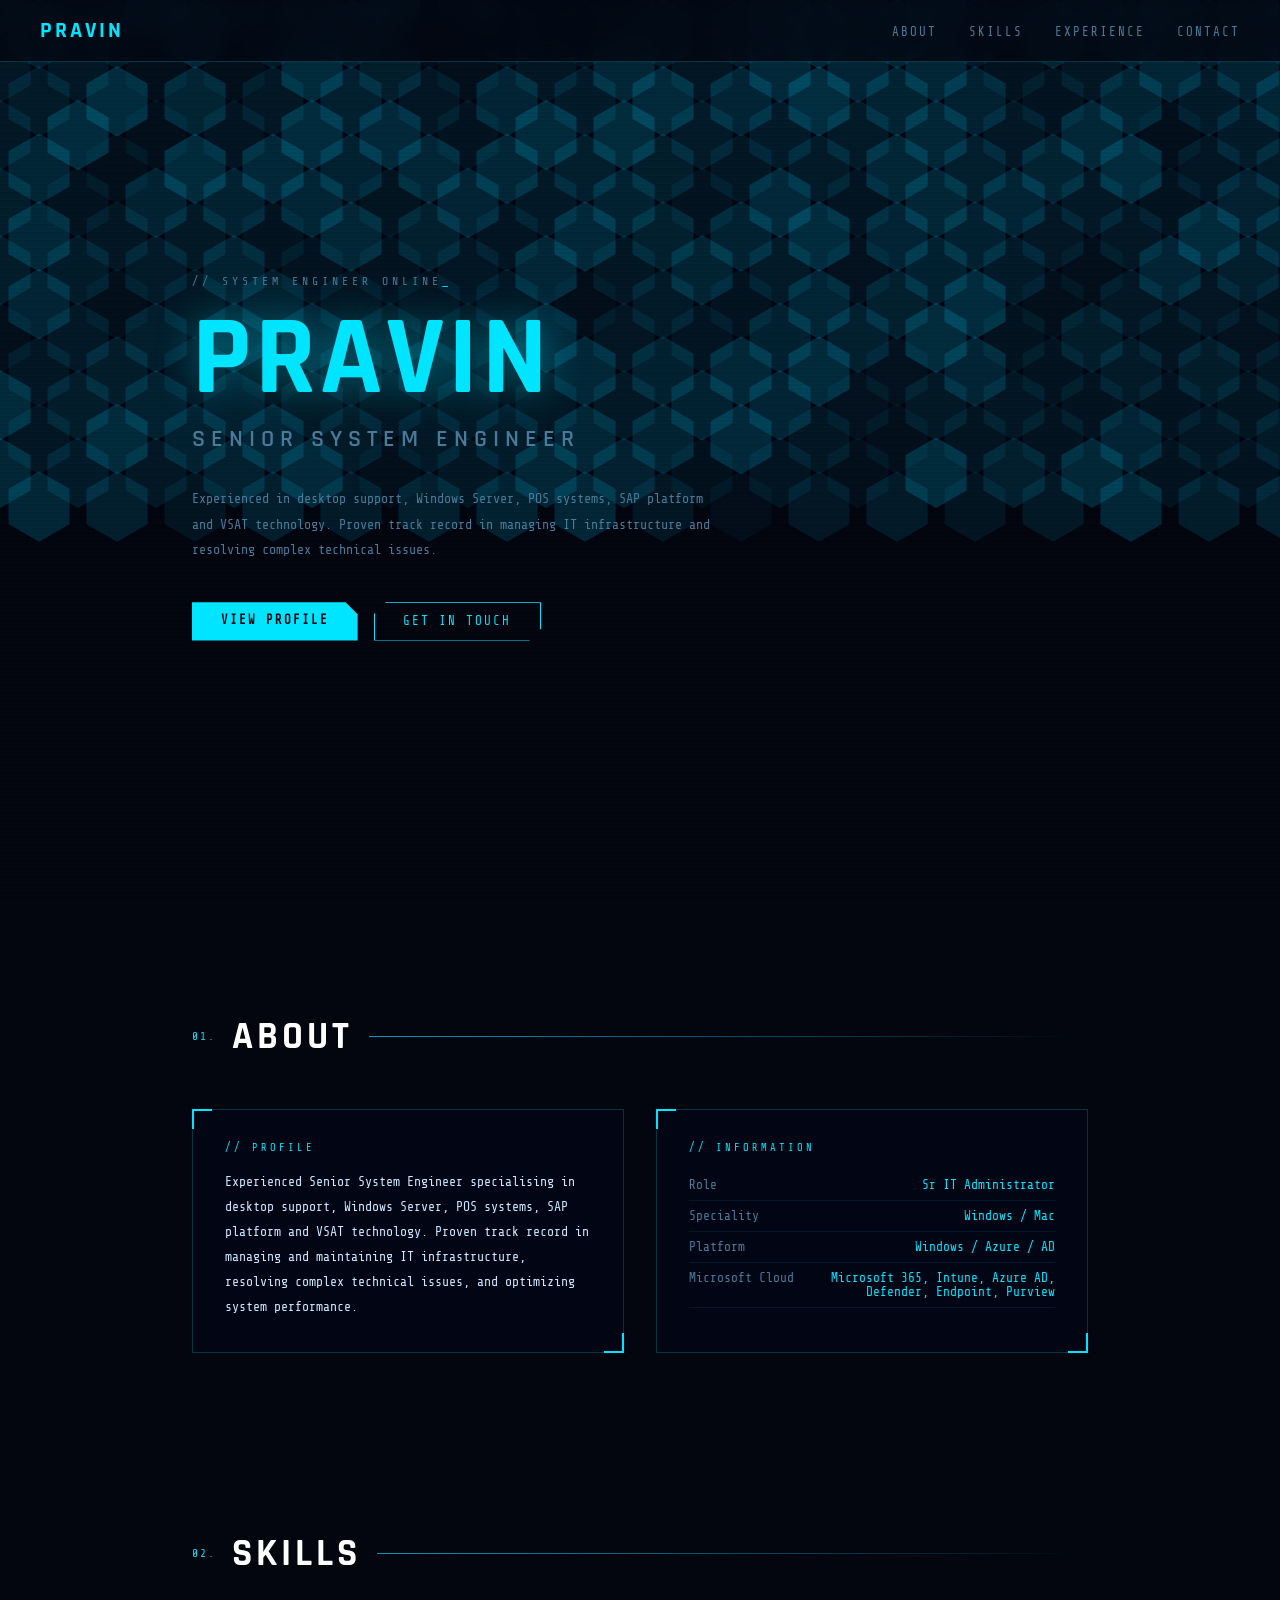
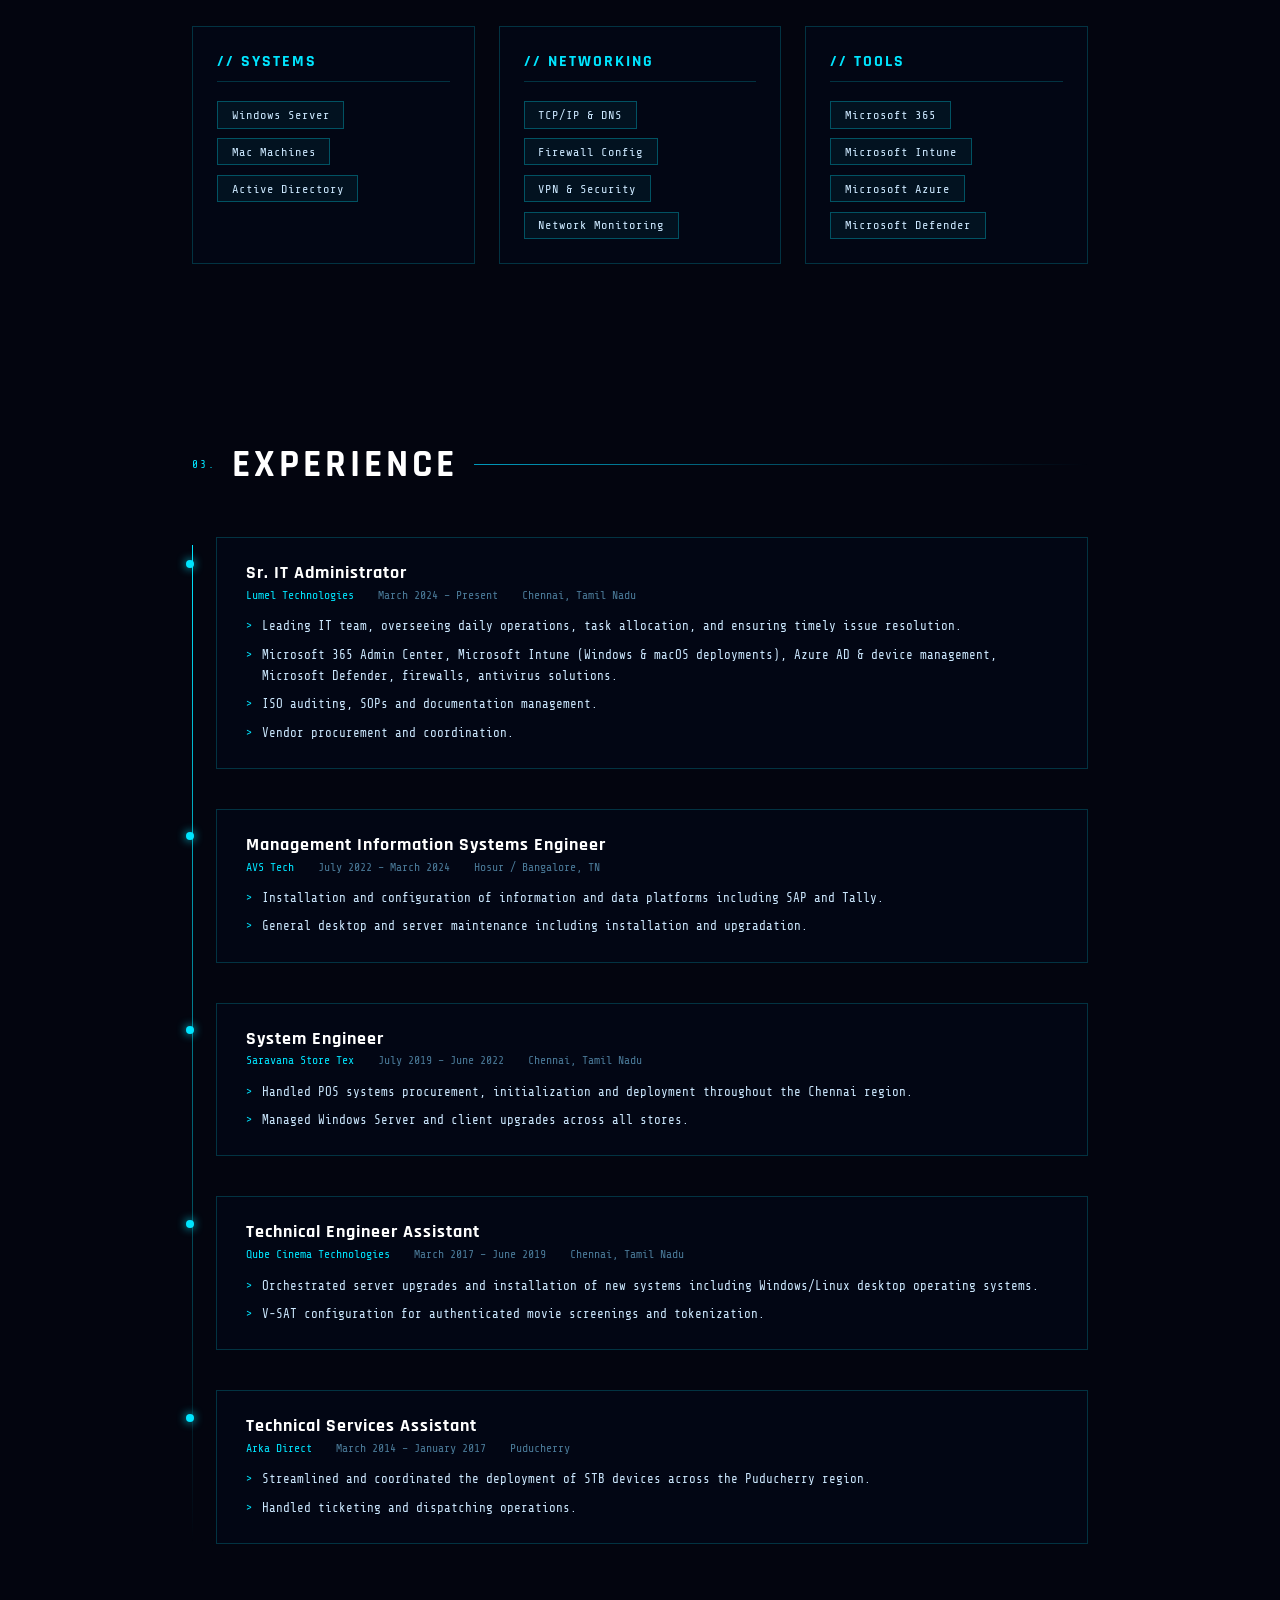
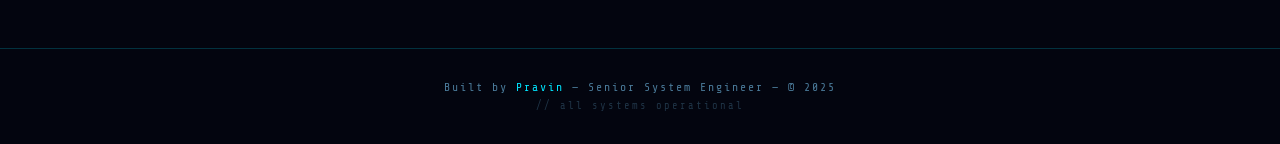
==== commit def28708: "my-portfolio" ====
--- a/index.html
+++ b/index.html
@@ -428,8 +428,8 @@
       <p class="panel-label">// information</p>
       <div class="info-row"><span class="info-key">Role</span><span class="info-val">Sr IT Administrator</span></div>
       <div class="info-row"><span class="info-key">Speciality</span><span class="info-val"> Windows / Mac</span></div>
-      <div class="info-row"><span class="info-key">Platform</span><span class="info-val">Microsoft Azure / Firewall</span></div>
-      <div class="info-row"><span class="info-key">Tools</span><span class="info-val">Microsoft 365, Intune, Azure AD, Defender, Endpoint, Purview</span></div>
+      <div class="info-row"><span class="info-key">Platform</span><span class="info-val">Windows / Azure / AD</span></div>
+      <div class="info-row"><span class="info-key">Microsoft Cloud</span><span class="info-val">Microsoft 365, Intune, Azure AD, Defender, Endpoint, Purview</span></div>
     </div>
   </div>
 </section>
@@ -462,9 +462,9 @@
       <p class="skill-card-title">// Tools</p>
       <div class="skill-tags">
         <span class="skill-tag">Microsoft 365</span>
-        <span class="skill-tag">Intune</span>
-        <span class="skill-tag">Azure</span>
-        <span class="skill-tag">Defender</span>
+        <span class="skill-tag">Microsoft Intune</span>
+        <span class="skill-tag">Microsoft Azure</span>
+        <span class="skill-tag">Microsoft Defender</span>
       </div>
     </div>
   </div>
@@ -558,7 +558,7 @@
   </div>
 </section>
 
-<section id="contact">
+<!--<section id="contact">
   <div class="sec-header reveal">
     <span class="sec-number">04.</span>
     <h2 class="sec-title">Contact</h2>
@@ -570,7 +570,7 @@
     <div class="info-row"><span class="info-key">LinkedIn</span><span class="info-val">-----</span></div>
     <div class="info-row" style="border:none"><span class="info-key">GitHub</span><span class="info-val">-----</span></div>
   </div>
-</section>
+</section>-->
 
 <footer>
   <p>Built by <span>Pravin</span> &mdash; Senior System Engineer &mdash; &copy; 2025</p>
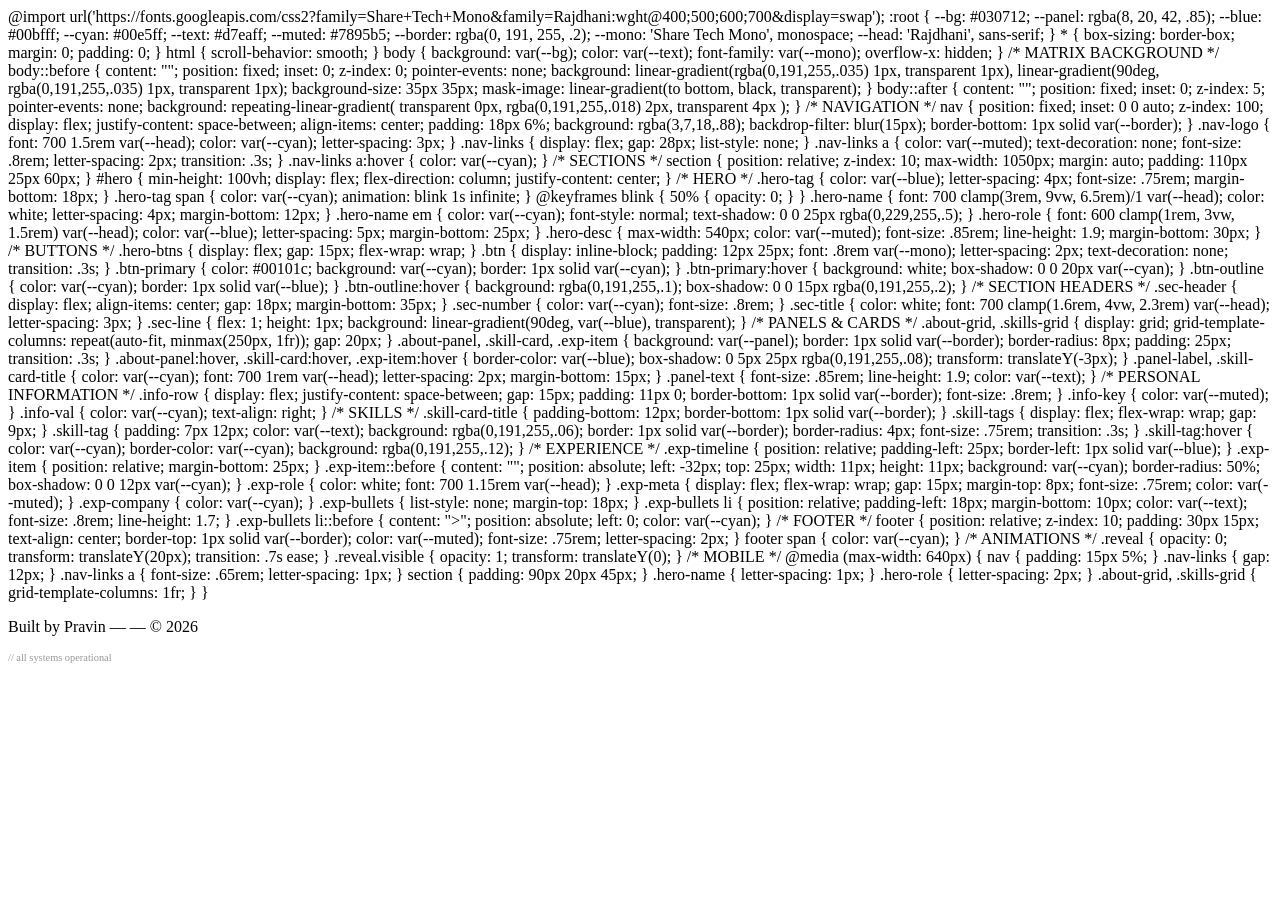
==== commit 8a25d819: "Refactor CSS variables and styles in index.html Style change" ====
--- a/index.html
+++ b/index.html
@@ -3,577 +3,390 @@
 <head>
   <meta charset="UTF-8" />
   <meta name="viewport" content="width=device-width, initial-scale=1.0" />
-  <title>Pravin | Senior System Engineer</title>
-  <link href="https://fonts.googleapis.com/css2?family=Share+Tech+Mono&family=Rajdhani:wght@400;600;700&display=swap" rel="stylesheet" />
-  <style>
-    *, *::before, *::after { box-sizing: border-box; margin: 0; padding: 0; }
-
-    :root {
-      --cyan: #00e5ff;
-      --cyan-dim: #0099bb;
-      --black: #03050f;
-      --panel: rgba(3, 8, 22, 0.85);
-      --border: rgba(0, 229, 255, 0.2);
-      --text: #cce8ff;
-      --muted: #4a7a99;
-      --font-mono: 'Share Tech Mono', monospace;
-      --font-head: 'Rajdhani', sans-serif;
-    }
-
-    html { scroll-behavior: smooth; }
-
-    body {
-      background: var(--black);
-      color: var(--text);
-      font-family: var(--font-mono);
-      overflow-x: hidden;
-      min-height: 100vh;
-    }
-
-    #hexbg {
-      position: fixed;
-      top: 0; left: 0;
-      width: 100%; height: 100%;
-      z-index: 0;
-    }
-
-    nav {
-      position: fixed;
-      top: 0; left: 0; right: 0;
-      z-index: 100;
-      display: flex;
-      justify-content: space-between;
-      align-items: center;
-      padding: 1rem 2.5rem;
-      background: rgba(3, 5, 15, 0.8);
-      backdrop-filter: blur(12px);
-      border-bottom: 1px solid var(--border);
-    }
-
-    .nav-logo {
-      font-family: var(--font-head);
-      font-size: 1.4rem;
-      font-weight: 700;
-      color: var(--cyan);
-      letter-spacing: 3px;
-      text-transform: uppercase;
-    }
-
-    .nav-links { display: flex; gap: 2rem; list-style: none; }
-    .nav-links a {
-      color: var(--muted);
-      text-decoration: none;
-      font-size: 0.78rem;
-      letter-spacing: 2px;
-      text-transform: uppercase;
-      transition: color 0.3s;
-    }
-    .nav-links a:hover { color: var(--cyan); }
-
-    section {
-      position: relative;
-      z-index: 10;
-      max-width: 960px;
-      margin: 0 auto;
-      padding: 7rem 2rem 4rem;
-    }
-
-    #hero {
-      min-height: 100vh;
-      display: flex;
-      flex-direction: column;
-      justify-content: center;
-      padding-top: 5rem;
-    }
-
-    .hero-tag {
-      font-size: 0.72rem;
-      letter-spacing: 4px;
-      color: var(--muted);
-      text-transform: uppercase;
-      margin-bottom: 1rem;
-    }
-    .hero-tag span { color: var(--cyan); animation: blink 1.2s step-end infinite; }
-    @keyframes blink { 50% { opacity: 0; } }
-
-    .hero-name {
-      font-family: var(--font-head);
-      font-size: clamp(3.5rem, 10vw, 7rem);
-      font-weight: 700;
-      line-height: 1;
-      color: #fff;
-      letter-spacing: 4px;
-      text-transform: uppercase;
-      margin-bottom: 0.5rem;
-    }
-    .hero-name em {
-      color: var(--cyan);
-      font-style: normal;
-      text-shadow: 0 0 40px rgba(0,229,255,0.45);
-    }
-
-    .hero-role {
-      font-family: var(--font-head);
-      font-size: clamp(1rem, 3vw, 1.5rem);
-      font-weight: 600;
-      color: var(--muted);
-      letter-spacing: 6px;
-      text-transform: uppercase;
-      margin-bottom: 2rem;
-    }
-
-    .hero-desc {
-      font-size: 0.83rem;
-      color: var(--muted);
-      max-width: 520px;
-      line-height: 1.9;
-      margin-bottom: 2.5rem;
-    }
-
-    .hero-btns { display: flex; gap: 1rem; flex-wrap: wrap; }
-
-    .btn {
-      padding: 0.7rem 1.8rem;
-      font-family: var(--font-mono);
-      font-size: 0.78rem;
-      letter-spacing: 2px;
-      text-transform: uppercase;
-      text-decoration: none;
-      cursor: pointer;
-      border: none;
-      transition: all 0.3s;
-    }
-    .btn-primary {
-      background: var(--cyan);
-      color: var(--black);
-      clip-path: polygon(0 0, calc(100% - 12px) 0, 100% 12px, 100% 100%, 0 100%);
-      font-weight: 700;
-    }
-    .btn-primary:hover { background: #fff; }
-    .btn-outline {
-      background: transparent;
-      color: var(--cyan);
-      border: 1px solid var(--cyan);
-      clip-path: polygon(12px 0, 100% 0, 100% calc(100% - 12px), calc(100% - 12px) 100%, 0 100%, 0 12px);
-    }
-    .btn-outline:hover { background: rgba(0,229,255,0.08); }
-
-    .sec-header {
-      display: flex;
-      align-items: center;
-      gap: 1rem;
-      margin-bottom: 3rem;
-    }
-    .sec-number { font-size: 0.7rem; color: var(--cyan); letter-spacing: 2px; }
-    .sec-title {
-      font-family: var(--font-head);
-      font-size: clamp(1.6rem, 4vw, 2.4rem);
-      font-weight: 700;
-      color: #fff;
-      letter-spacing: 4px;
-      text-transform: uppercase;
-    }
-    .sec-line {
-      flex: 1;
-      height: 1px;
-      background: linear-gradient(to right, var(--cyan-dim), transparent);
-    }
-
-    .about-grid {
-      display: grid;
-      grid-template-columns: 1fr 1fr;
-      gap: 2rem;
-    }
-    @media (max-width: 640px) { .about-grid { grid-template-columns: 1fr; } }
-
-    .about-panel {
-      background: var(--panel);
-      border: 1px solid var(--border);
-      padding: 2rem;
-      position: relative;
-    }
-    .about-panel::before {
-      content: '';
-      position: absolute;
-      top: -1px; left: -1px;
-      width: 20px; height: 20px;
-      border-top: 2px solid var(--cyan);
-      border-left: 2px solid var(--cyan);
-    }
-    .about-panel::after {
-      content: '';
-      position: absolute;
-      bottom: -1px; right: -1px;
-      width: 20px; height: 20px;
-      border-bottom: 2px solid var(--cyan);
-      border-right: 2px solid var(--cyan);
-    }
-
-    .panel-label {
-      font-size: 0.65rem;
-      letter-spacing: 3px;
-      color: var(--cyan);
-      text-transform: uppercase;
-      margin-bottom: 1rem;
-    }
-
-    .panel-text {
-      font-size: 0.82rem;
-      line-height: 1.9;
-      color: var(--text);
-    }
-
-    .info-row {
-      display: flex;
-      justify-content: space-between;
-      padding: 0.5rem 0;
-      border-bottom: 1px solid rgba(0,229,255,0.08);
-      font-size: 0.8rem;
-      gap: 1rem;
-    }
-    .info-key { color: var(--muted); white-space: nowrap; }
-    .info-val { color: var(--cyan); text-align: right; }
-
-    .skills-grid {
-      display: grid;
-      grid-template-columns: repeat(auto-fit, minmax(260px, 1fr));
-      gap: 1.5rem;
-    }
-
-    .skill-card {
-      background: var(--panel);
-      border: 1px solid var(--border);
-      padding: 1.5rem;
-      transition: border-color 0.3s, transform 0.3s;
-    }
-    .skill-card:hover {
-      border-color: var(--cyan);
-      transform: translateY(-4px);
-    }
-
-    .skill-card-title {
-      font-family: var(--font-head);
-      font-size: 1rem;
-      font-weight: 700;
-      color: var(--cyan);
-      letter-spacing: 2px;
-      text-transform: uppercase;
-      margin-bottom: 1.2rem;
-      padding-bottom: 0.6rem;
-      border-bottom: 1px solid var(--border);
-    }
-
-    .skill-tags { display: flex; flex-wrap: wrap; gap: 0.6rem; }
-
-    .skill-tag {
-      font-size: 0.75rem;
-      padding: 0.35rem 0.85rem;
-      border: 1px solid rgba(0,229,255,0.3);
-      color: var(--text);
-      background: rgba(0,229,255,0.05);
-      letter-spacing: 1px;
-      transition: all 0.25s;
-    }
-    .skill-tag:hover {
-      border-color: var(--cyan);
-      color: var(--cyan);
-      background: rgba(0,229,255,0.1);
-    }
-
-    footer {
-      position: relative;
-      z-index: 10;
-      text-align: center;
-      padding: 2rem;
-      border-top: 1px solid var(--border);
-      font-size: 0.72rem;
-      color: var(--muted);
-      letter-spacing: 2px;
-    }
-    footer span { color: var(--cyan); }
-
-    body::after {
-      content: '';
-      position: fixed;
-      top: 0; left: 0; right: 0; bottom: 0;
-      background: repeating-linear-gradient(
-        0deg, transparent, transparent 2px,
-        rgba(0,0,0,0.03) 2px, rgba(0,0,0,0.03) 4px
-      );
-      pointer-events: none;
-      z-index: 5;
-    }
-
-    .reveal { opacity: 0; transform: translateY(24px); transition: opacity 0.7s ease, transform 0.7s ease; }
-    .reveal.visible { opacity: 1; transform: none; }
-
-    /* ── EXPERIENCE TIMELINE ── */
-    .exp-timeline { position: relative; padding-left: 1.5rem; }
-    .exp-timeline::before {
-      content: '';
-      position: absolute;
-      left: 0; top: 8px; bottom: 0;
-      width: 1px;
-      background: linear-gradient(to bottom, var(--cyan), transparent);
-    }
-
-    .exp-item {
-      position: relative;
-      margin-bottom: 2.5rem;
-      background: var(--panel);
-      border: 1px solid var(--border);
-      padding: 1.5rem 1.5rem 1.5rem 1.8rem;
-      transition: border-color 0.3s;
-    }
-    .exp-item:hover { border-color: var(--cyan); }
-    .exp-item::before {
-      content: '';
-      position: absolute;
-      left: -1.93rem;
-      top: 1.4rem;
-      width: 8px; height: 8px;
-      border-radius: 50%;
-      background: var(--cyan);
-      box-shadow: 0 0 10px var(--cyan);
-    }
-
-    .exp-header { margin-bottom: 0.6rem; }
-    .exp-role {
-      font-family: var(--font-head);
-      font-size: 1.1rem;
-      font-weight: 700;
-      color: #fff;
-      letter-spacing: 1px;
-    }
-    .exp-meta {
-      display: flex;
-      flex-wrap: wrap;
-      gap: 0.5rem 1.5rem;
-      margin-top: 0.3rem;
-      font-size: 0.72rem;
-      color: var(--muted);
-    }
-    .exp-company { color: var(--cyan); }
-    .exp-period { color: var(--muted); }
-    .exp-location { color: var(--muted); }
-
-    .exp-bullets {
-      margin-top: 0.9rem;
-      list-style: none;
-      display: flex;
-      flex-direction: column;
-      gap: 0.45rem;
-    }
-    .exp-bullets li {
-      font-size: 0.78rem;
-      color: var(--text);
-      line-height: 1.7;
-      padding-left: 1rem;
-      position: relative;
-    }
-    .exp-bullets li::before {
-      content: '>';
-      position: absolute;
-      left: 0;
-      color: var(--cyan);
-      font-size: 0.7rem;
-    }
-  </style>
-</head>
-<body>
-
-<canvas id="hexbg"></canvas>
-
-<nav>
-  <div class="nav-logo">Pravin</div>
-  <ul class="nav-links">
-    <li><a href="#about">About</a></li>
-    <li><a href="#skills">Skills</a></li>
-    <li><a href="#experience">Experience</a></li>
-    <li><a href="#contact">Contact</a></li>
-  </ul>
-</nav>
-
-<section id="hero">
-  <p class="hero-tag">// system engineer online<span>_</span></p>
-  <h1 class="hero-name"><em>Pravin</em></h1>
-  <p class="hero-role">Senior System Engineer</p>
-  <p class="hero-desc">
-    Experienced in desktop support, Windows Server, POS systems, SAP platform and VSAT technology.
-    Proven track record in managing IT infrastructure and resolving complex technical issues.
-  </p>
-  <div class="hero-btns">
-    <a href="#about" class="btn btn-primary">View Profile</a>
-    <a href="#contact" class="btn btn-outline">Get In Touch</a>
-  </div>
-</section>
-
-<section id="about">
-  <div class="sec-header reveal">
-    <span class="sec-number">01.</span>
-    <h2 class="sec-title">About</h2>
-    <div class="sec-line"></div>
-  </div>
-  <div class="about-grid">
-    <div class="about-panel reveal">
-      <p class="panel-label">// profile</p>
-      <p class="panel-text">
-        Experienced Senior System Engineer specialising in desktop support, Windows Server,
-        POS systems, SAP platform and VSAT technology. Proven track record in managing and
-        maintaining IT infrastructure, resolving complex technical issues, and optimizing
-        system performance.
-      </p>
-    </div>
-    <div class="about-panel reveal" style="transition-delay:0.15s">
-      <p class="panel-label">// information</p>
-      <div class="info-row"><span class="info-key">Role</span><span class="info-val">Sr IT Administrator</span></div>
-      <div class="info-row"><span class="info-key">Speciality</span><span class="info-val"> Windows / Mac</span></div>
-      <div class="info-row"><span class="info-key">Platform</span><span class="info-val">Windows / Azure / AD</span></div>
-      <div class="info-row"><span class="info-key">Microsoft Cloud</span><span class="info-val">Microsoft 365, Intune, Azure AD, Defender, Endpoint, Purview</span></div>
-    </div>
-  </div>
-</section>
-
-<section id="skills">
-  <div class="sec-header reveal">
-    <span class="sec-number">02.</span>
-    <h2 class="sec-title">Skills</h2>
-    <div class="sec-line"></div>
-  </div>
-  <div class="skills-grid">
-    <div class="skill-card reveal">
-      <p class="skill-card-title">// Systems</p>
-      <div class="skill-tags">
-        <span class="skill-tag">Windows Server</span>
-        <span class="skill-tag">Mac Machines</span>
-        <span class="skill-tag">Active Directory</span>
-      </div>
-    </div>
-    <div class="skill-card reveal" style="transition-delay:0.1s">
-      <p class="skill-card-title">// Networking</p>
-      <div class="skill-tags">
-        <span class="skill-tag">TCP/IP &amp; DNS</span>
-        <span class="skill-tag">Firewall Config</span>
-        <span class="skill-tag">VPN &amp; Security</span>
-        <span class="skill-tag">Network Monitoring</span>
-      </div>
-    </div>
-    <div class="skill-card reveal" style="transition-delay:0.2s">
-      <p class="skill-card-title">// Tools</p>
-      <div class="skill-tags">
-        <span class="skill-tag">Microsoft 365</span>
-        <span class="skill-tag">Microsoft Intune</span>
-        <span class="skill-tag">Microsoft Azure</span>
-        <span class="skill-tag">Microsoft Defender</span>
-      </div>
-    </div>
-  </div>
-</section>
-
-<section id="experience">
-  <div class="sec-header reveal">
-    <span class="sec-number">03.</span>
-    <h2 class="sec-title">Experience</h2>
-    <div class="sec-line"></div>
-  </div>
-  <div class="exp-timeline">
-
-    <div class="exp-item reveal">
-      <div class="exp-header">
-        <p class="exp-role">Sr. IT Administrator</p>
-        <div class="exp-meta">
-          <span class="exp-company">Lumel Technologies</span>
-          <span class="exp-period">March 2024 – Present</span>
-          <span class="exp-location">Chennai, Tamil Nadu</span>
-        </div>
-      </div>
-      <ul class="exp-bullets">
-        <li>Leading IT team, overseeing daily operations, task allocation, and ensuring timely issue resolution.</li>
-        <li>Microsoft 365 Admin Center, Microsoft Intune (Windows &amp; macOS deployments), Azure AD &amp; device management, Microsoft Defender, firewalls, antivirus solutions.</li>
-        <li>ISO auditing, SOPs and documentation management.</li>
-        <li>Vendor procurement and coordination.</li>
-      </ul>
-    </div>
-
-    <div class="exp-item reveal" style="transition-delay:0.1s">
-      <div class="exp-header">
-        <p class="exp-role">Management Information Systems Engineer</p>
-        <div class="exp-meta">
-          <span class="exp-company">AVS Tech</span>
-          <span class="exp-period">July 2022 – March 2024</span>
-          <span class="exp-location">Hosur / Bangalore, TN</span>
-        </div>
-      </div>
-      <ul class="exp-bullets">
-        <li>Installation and configuration of information and data platforms including SAP and Tally.</li>
-        <li>General desktop and server maintenance including installation and upgradation.</li>
-      </ul>
-    </div>
-
-    <div class="exp-item reveal" style="transition-delay:0.15s">
-      <div class="exp-header">
-        <p class="exp-role">System Engineer</p>
-        <div class="exp-meta">
-          <span class="exp-company">Saravana Store Tex</span>
-          <span class="exp-period">July 2019 – June 2022</span>
-          <span class="exp-location">Chennai, Tamil Nadu</span>
-        </div>
-      </div>
-      <ul class="exp-bullets">
-        <li>Handled POS systems procurement, initialization and deployment throughout the Chennai region.</li>
-        <li>Managed Windows Server and client upgrades across all stores.</li>
-      </ul>
-    </div>
-
-    <div class="exp-item reveal" style="transition-delay:0.2s">
-      <div class="exp-header">
-        <p class="exp-role">Technical Engineer Assistant</p>
-        <div class="exp-meta">
-          <span class="exp-company">Qube Cinema Technologies</span>
-          <span class="exp-period">March 2017 – June 2019</span>
-          <span class="exp-location">Chennai, Tamil Nadu</span>
-        </div>
-      </div>
-      <ul class="exp-bullets">
-        <li>Orchestrated server upgrades and installation of new systems including Windows/Linux desktop operating systems.</li>
-        <li>V-SAT configuration for authenticated movie screenings and tokenization.</li>
-      </ul>
-    </div>
-
-    <div class="exp-item reveal" style="transition-delay:0.25s">
-      <div class="exp-header">
-        <p class="exp-role">Technical Services Assistant</p>
-        <div class="exp-meta">
-          <span class="exp-company">Arka Direct</span>
-          <span class="exp-period">March 2014 – January 2017</span>
-          <span class="exp-location">Puducherry</span>
-        </div>
-      </div>
-      <ul class="exp-bullets">
-        <li>Streamlined and coordinated the deployment of STB devices across the Puducherry region.</li>
-        <li>Handled ticketing and dispatching operations.</li>
-      </ul>
-    </div>
-
-  </div>
-</section>
-
-<!--<section id="contact">
-  <div class="sec-header reveal">
-    <span class="sec-number">04.</span>
-    <h2 class="sec-title">Contact</h2>
-    <div class="sec-line"></div>
-  </div>
-  <div class="about-panel reveal" style="max-width:460px">
-    <p class="panel-label">// reach_out.sh</p>
-    <div class="info-row"><span class="info-key">Email</span><span class="info-val">-----</span></div>
-    <div class="info-row"><span class="info-key">LinkedIn</span><span class="info-val">-----</span></div>
-    <div class="info-row" style="border:none"><span class="info-key">GitHub</span><span class="info-val">-----</span></div>
-  </div>
-</section>-->
+  <title>Pravin</title>
+@import url('https://fonts.googleapis.com/css2?family=Share+Tech+Mono&family=Rajdhani:wght@400;500;600;700&display=swap');
+
+:root {
+  --bg: #030712;
+  --panel: rgba(8, 20, 42, .85);
+  --blue: #00bfff;
+  --cyan: #00e5ff;
+  --text: #d7eaff;
+  --muted: #7895b5;
+  --border: rgba(0, 191, 255, .2);
+  --mono: 'Share Tech Mono', monospace;
+  --head: 'Rajdhani', sans-serif;
+}
+
+* { box-sizing: border-box; margin: 0; padding: 0; }
+
+html { scroll-behavior: smooth; }
+
+body {
+  background: var(--bg);
+  color: var(--text);
+  font-family: var(--mono);
+  overflow-x: hidden;
+}
+
+/* MATRIX BACKGROUND */
+body::before {
+  content: "";
+  position: fixed;
+  inset: 0;
+  z-index: 0;
+  pointer-events: none;
+  background:
+    linear-gradient(rgba(0,191,255,.035) 1px, transparent 1px),
+    linear-gradient(90deg, rgba(0,191,255,.035) 1px, transparent 1px);
+  background-size: 35px 35px;
+  mask-image: linear-gradient(to bottom, black, transparent);
+}
+
+body::after {
+  content: "";
+  position: fixed;
+  inset: 0;
+  z-index: 5;
+  pointer-events: none;
+  background: repeating-linear-gradient(
+    transparent 0px,
+    rgba(0,191,255,.018) 2px,
+    transparent 4px
+  );
+}
+
+/* NAVIGATION */
+nav {
+  position: fixed;
+  inset: 0 0 auto;
+  z-index: 100;
+  display: flex;
+  justify-content: space-between;
+  align-items: center;
+  padding: 18px 6%;
+  background: rgba(3,7,18,.88);
+  backdrop-filter: blur(15px);
+  border-bottom: 1px solid var(--border);
+}
+
+.nav-logo {
+  font: 700 1.5rem var(--head);
+  color: var(--cyan);
+  letter-spacing: 3px;
+}
+
+.nav-links {
+  display: flex;
+  gap: 28px;
+  list-style: none;
+}
+
+.nav-links a {
+  color: var(--muted);
+  text-decoration: none;
+  font-size: .8rem;
+  letter-spacing: 2px;
+  transition: .3s;
+}
+
+.nav-links a:hover { color: var(--cyan); }
+
+/* SECTIONS */
+section {
+  position: relative;
+  z-index: 10;
+  max-width: 1050px;
+  margin: auto;
+  padding: 110px 25px 60px;
+}
+
+#hero {
+  min-height: 100vh;
+  display: flex;
+  flex-direction: column;
+  justify-content: center;
+}
+
+/* HERO */
+.hero-tag {
+  color: var(--blue);
+  letter-spacing: 4px;
+  font-size: .75rem;
+  margin-bottom: 18px;
+}
+
+.hero-tag span {
+  color: var(--cyan);
+  animation: blink 1s infinite;
+}
+
+@keyframes blink { 50% { opacity: 0; } }
+
+.hero-name {
+  font: 700 clamp(3rem, 9vw, 6.5rem)/1 var(--head);
+  color: white;
+  letter-spacing: 4px;
+  margin-bottom: 12px;
+}
+
+.hero-name em {
+  color: var(--cyan);
+  font-style: normal;
+  text-shadow: 0 0 25px rgba(0,229,255,.5);
+}
+
+.hero-role {
+  font: 600 clamp(1rem, 3vw, 1.5rem) var(--head);
+  color: var(--blue);
+  letter-spacing: 5px;
+  margin-bottom: 25px;
+}
+
+.hero-desc {
+  max-width: 540px;
+  color: var(--muted);
+  font-size: .85rem;
+  line-height: 1.9;
+  margin-bottom: 30px;
+}
+
+/* BUTTONS */
+.hero-btns { display: flex; gap: 15px; flex-wrap: wrap; }
+
+.btn {
+  display: inline-block;
+  padding: 12px 25px;
+  font: .8rem var(--mono);
+  letter-spacing: 2px;
+  text-decoration: none;
+  transition: .3s;
+}
+
+.btn-primary {
+  color: #00101c;
+  background: var(--cyan);
+  border: 1px solid var(--cyan);
+}
+
+.btn-primary:hover {
+  background: white;
+  box-shadow: 0 0 20px var(--cyan);
+}
+
+.btn-outline {
+  color: var(--cyan);
+  border: 1px solid var(--blue);
+}
+
+.btn-outline:hover {
+  background: rgba(0,191,255,.1);
+  box-shadow: 0 0 15px rgba(0,191,255,.2);
+}
+
+/* SECTION HEADERS */
+.sec-header {
+  display: flex;
+  align-items: center;
+  gap: 18px;
+  margin-bottom: 35px;
+}
+
+.sec-number { color: var(--cyan); font-size: .8rem; }
+
+.sec-title {
+  color: white;
+  font: 700 clamp(1.6rem, 4vw, 2.3rem) var(--head);
+  letter-spacing: 3px;
+}
+
+.sec-line {
+  flex: 1;
+  height: 1px;
+  background: linear-gradient(90deg, var(--blue), transparent);
+}
+
+/* PANELS & CARDS */
+.about-grid,
+.skills-grid {
+  display: grid;
+  grid-template-columns: repeat(auto-fit, minmax(250px, 1fr));
+  gap: 20px;
+}
+
+.about-panel,
+.skill-card,
+.exp-item {
+  background: var(--panel);
+  border: 1px solid var(--border);
+  border-radius: 8px;
+  padding: 25px;
+  transition: .3s;
+}
+
+.about-panel:hover,
+.skill-card:hover,
+.exp-item:hover {
+  border-color: var(--blue);
+  box-shadow: 0 5px 25px rgba(0,191,255,.08);
+  transform: translateY(-3px);
+}
+
+.panel-label,
+.skill-card-title {
+  color: var(--cyan);
+  font: 700 1rem var(--head);
+  letter-spacing: 2px;
+  margin-bottom: 15px;
+}
+
+.panel-text {
+  font-size: .85rem;
+  line-height: 1.9;
+  color: var(--text);
+}
+
+/* PERSONAL INFORMATION */
+.info-row {
+  display: flex;
+  justify-content: space-between;
+  gap: 15px;
+  padding: 11px 0;
+  border-bottom: 1px solid var(--border);
+  font-size: .8rem;
+}
+
+.info-key { color: var(--muted); }
+.info-val { color: var(--cyan); text-align: right; }
+
+/* SKILLS */
+.skill-card-title {
+  padding-bottom: 12px;
+  border-bottom: 1px solid var(--border);
+}
+
+.skill-tags {
+  display: flex;
+  flex-wrap: wrap;
+  gap: 9px;
+}
+
+.skill-tag {
+  padding: 7px 12px;
+  color: var(--text);
+  background: rgba(0,191,255,.06);
+  border: 1px solid var(--border);
+  border-radius: 4px;
+  font-size: .75rem;
+  transition: .3s;
+}
+
+.skill-tag:hover {
+  color: var(--cyan);
+  border-color: var(--cyan);
+  background: rgba(0,191,255,.12);
+}
+
+/* EXPERIENCE */
+.exp-timeline {
+  position: relative;
+  padding-left: 25px;
+  border-left: 1px solid var(--blue);
+}
+
+.exp-item {
+  position: relative;
+  margin-bottom: 25px;
+}
+
+.exp-item::before {
+  content: "";
+  position: absolute;
+  left: -32px;
+  top: 25px;
+  width: 11px;
+  height: 11px;
+  background: var(--cyan);
+  border-radius: 50%;
+  box-shadow: 0 0 12px var(--cyan);
+}
+
+.exp-role {
+  color: white;
+  font: 700 1.15rem var(--head);
+}
+
+.exp-meta {
+  display: flex;
+  flex-wrap: wrap;
+  gap: 15px;
+  margin-top: 8px;
+  font-size: .75rem;
+  color: var(--muted);
+}
+
+.exp-company { color: var(--cyan); }
+
+.exp-bullets {
+  list-style: none;
+  margin-top: 18px;
+}
+
+.exp-bullets li {
+  position: relative;
+  padding-left: 18px;
+  margin-bottom: 10px;
+  color: var(--text);
+  font-size: .8rem;
+  line-height: 1.7;
+}
+
+.exp-bullets li::before {
+  content: ">";
+  position: absolute;
+  left: 0;
+  color: var(--cyan);
+}
+
+/* FOOTER */
+footer {
+  position: relative;
+  z-index: 10;
+  padding: 30px 15px;
+  text-align: center;
+  border-top: 1px solid var(--border);
+  color: var(--muted);
+  font-size: .75rem;
+  letter-spacing: 2px;
+}
+
+footer span { color: var(--cyan); }
+
+/* ANIMATIONS */
+.reveal {
+  opacity: 0;
+  transform: translateY(20px);
+  transition: .7s ease;
+}
+
+.reveal.visible {
+  opacity: 1;
+  transform: translateY(0);
+}
+
+/* MOBILE */
+@media (max-width: 640px) {
+  nav { padding: 15px 5%; }
+  .nav-links { gap: 12px; }
+  .nav-links a { font-size: .65rem; letter-spacing: 1px; }
+  section { padding: 90px 20px 45px; }
+  .hero-name { letter-spacing: 1px; }
+  .hero-role { letter-spacing: 2px; }
+  .about-grid, .skills-grid { grid-template-columns: 1fr; }
+}
 
 <footer>
-  <p>Built by <span>Pravin</span> &mdash; Senior System Engineer &mdash; &copy; 2025</p>
+  <p>Built by <span>Pravin</span> &mdash; &mdash; &copy; 2026</p>
   <p style="margin-top:0.4rem;font-size:0.65rem;opacity:0.4">// all systems operational</p>
 </footer>
 
